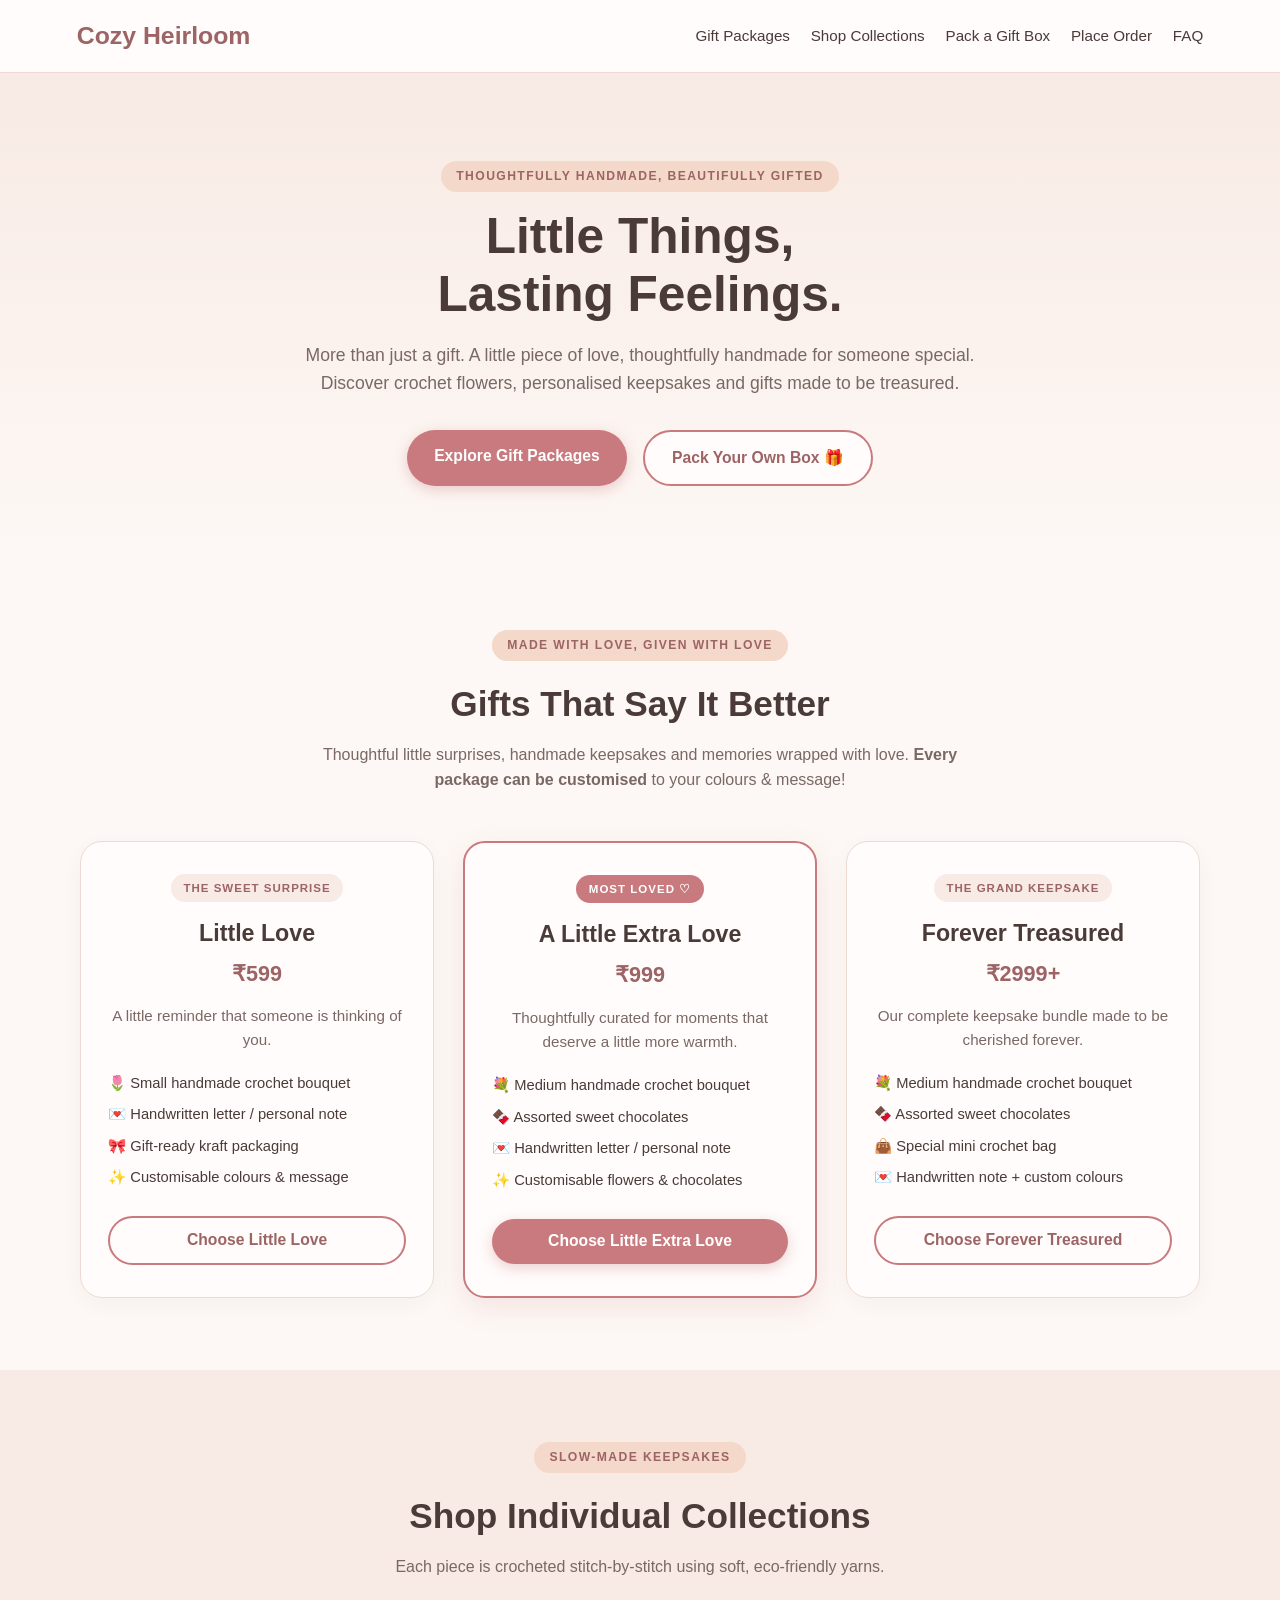
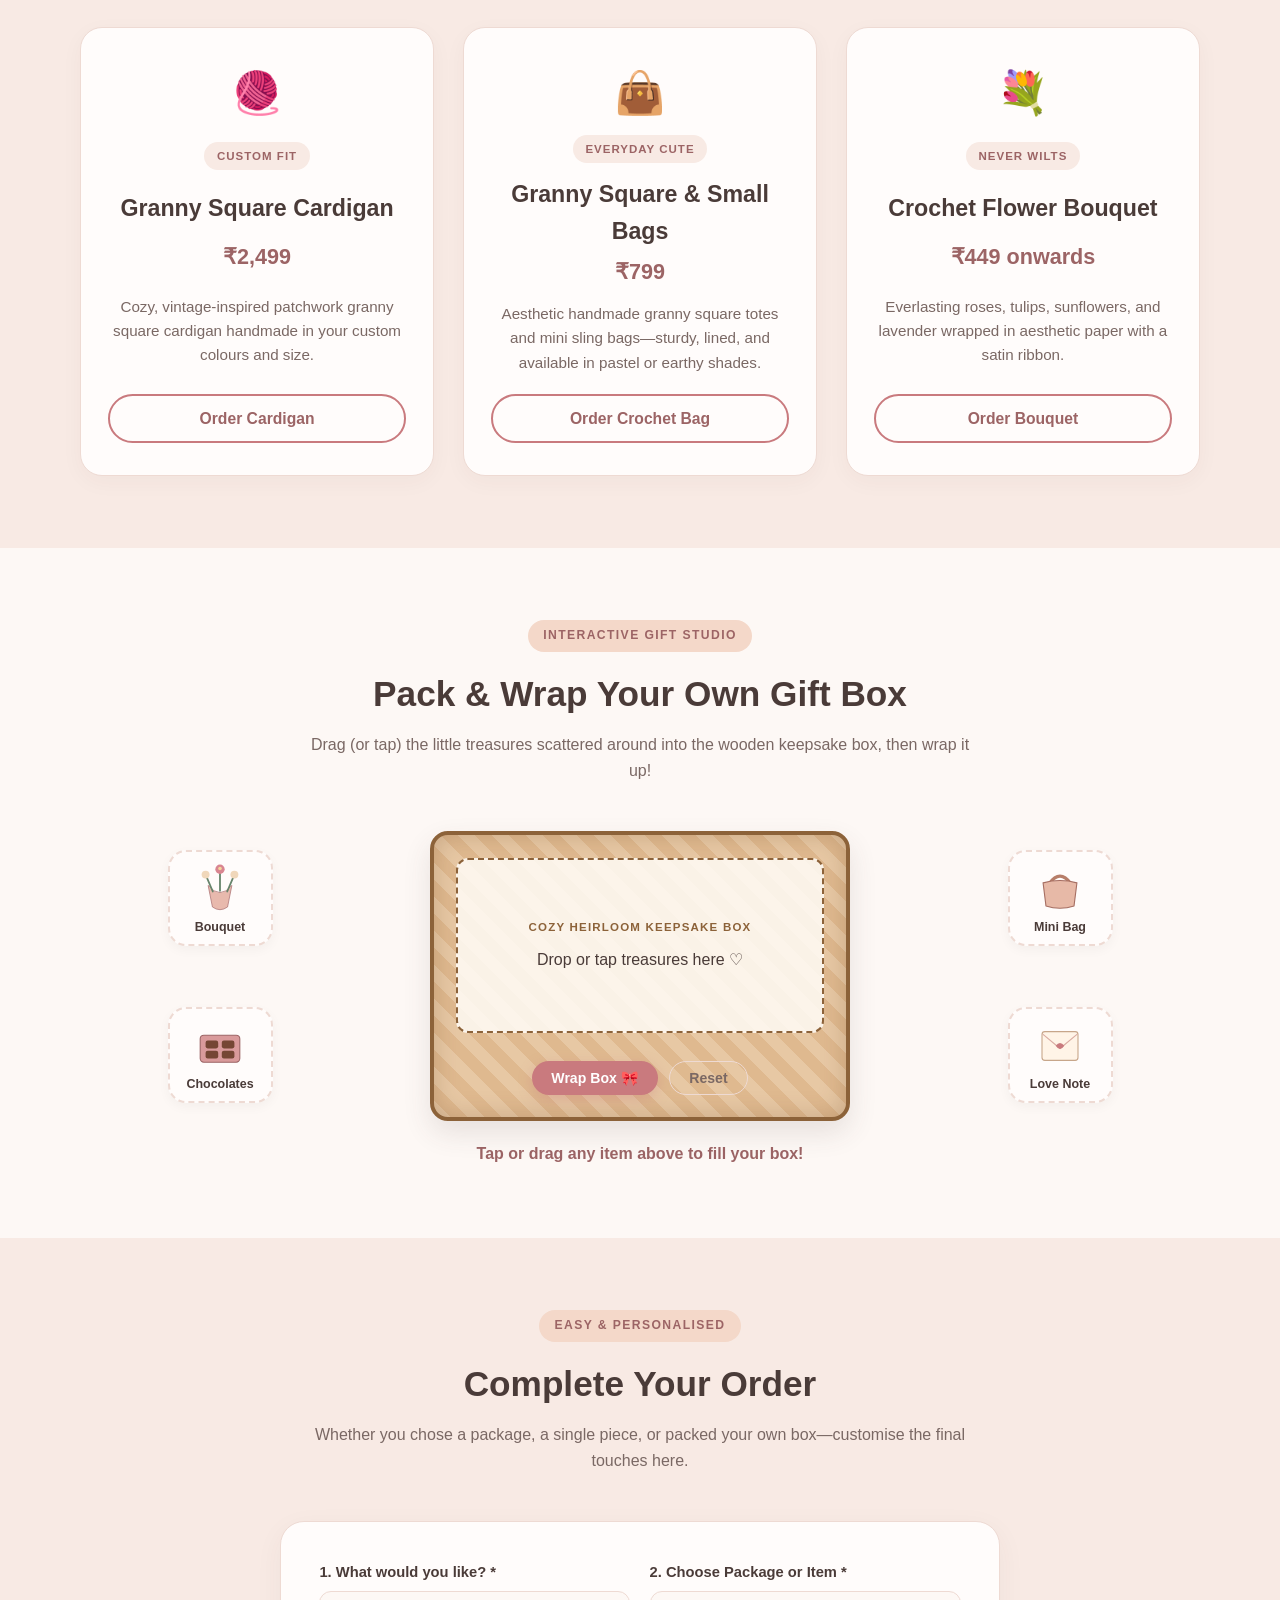
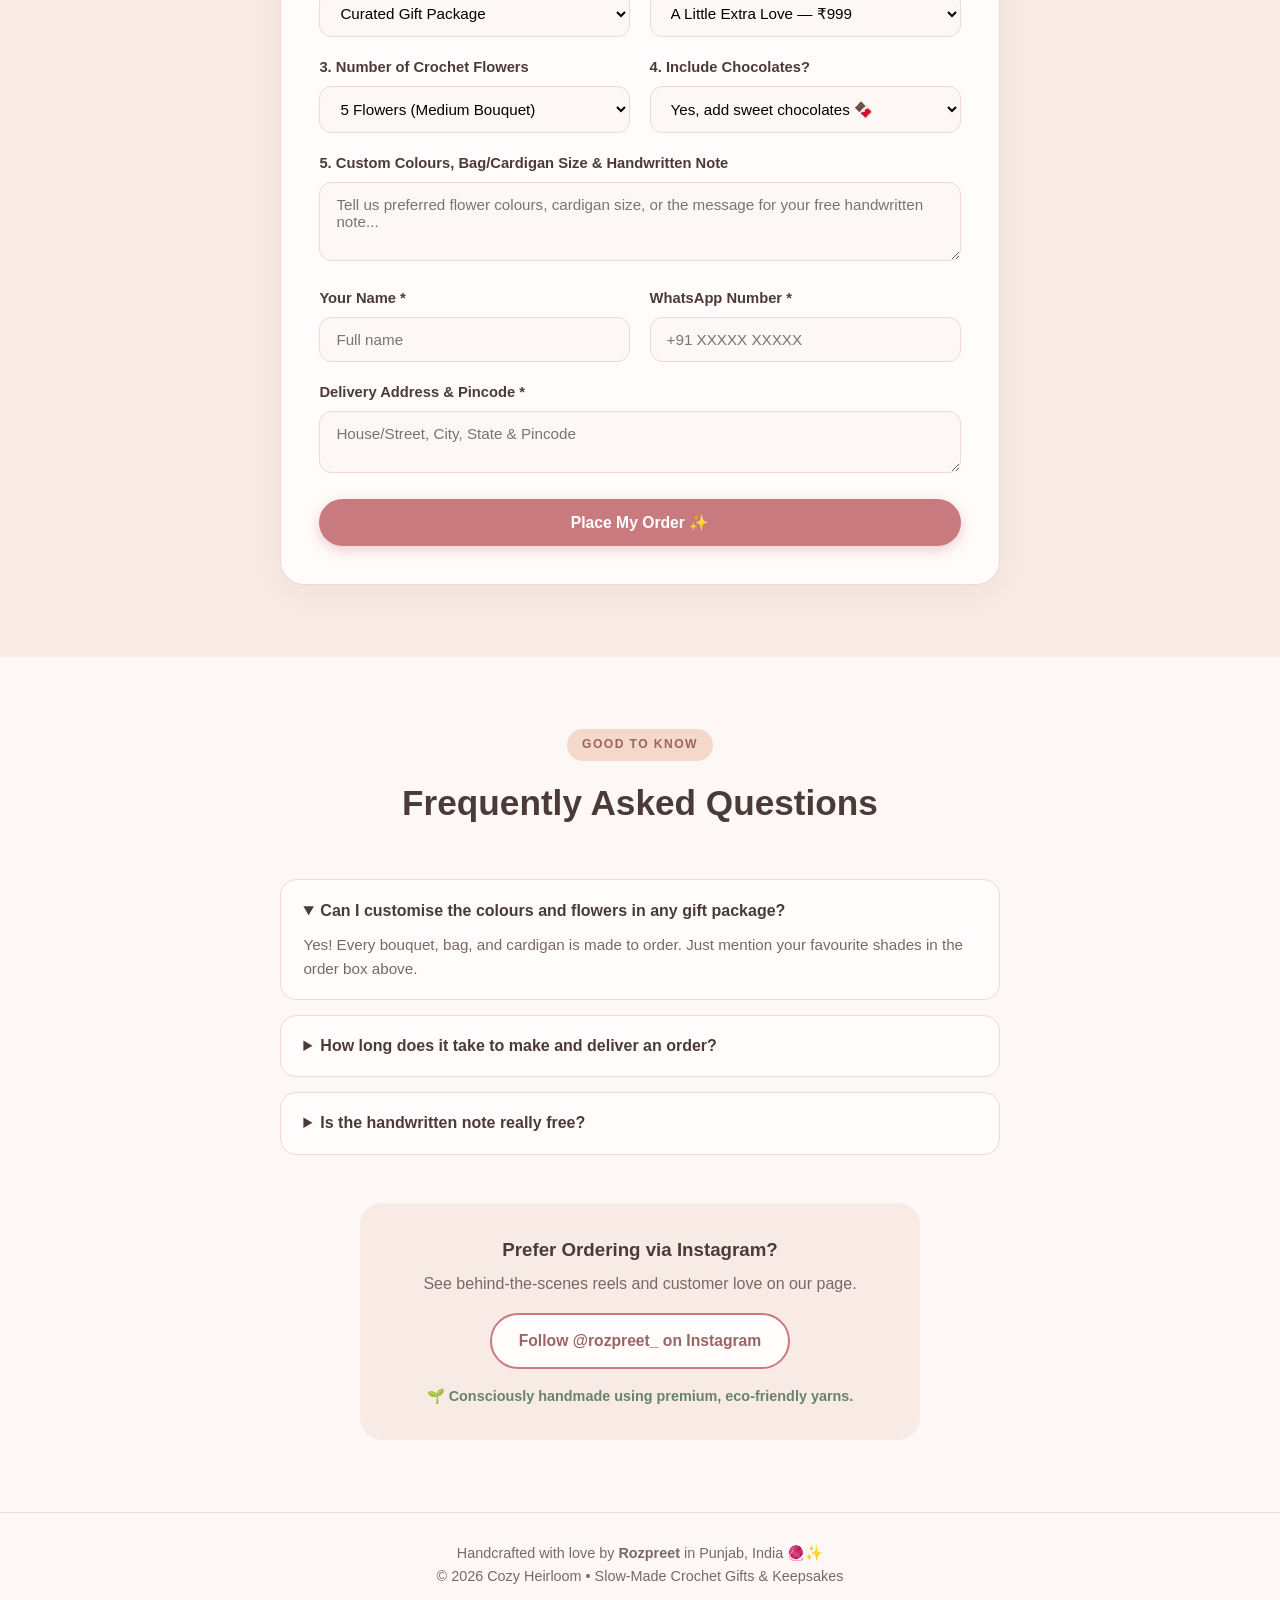
==== index.html @ 539934ab "Update print statement from 'Hello' to 'Goodbye'" ====
<!DOCTYPE html>
<html lang="en">
<head>
    <meta charset="UTF-8">
    <meta name="viewport" content="width=device-width, initial-scale=1.0">
    <title>Handmade Crochet Bags, Bouquets & Custom Gift Packages | Cozy Heirloom</title>
    <meta name="description" content="Shop handmade crochet granny square bags, flower bouquets, custom cardigans, and thoughtful gift packages with handwritten notes.">
    <link rel="canonical" href="https://rozpreet.github.io/cozy-heirloom/">
    <meta property="og:title" content="Handmade Crochet Bags, Bouquets & Custom Gift Packages | Cozy Heirloom">
    <meta property="og:description" content="Shop handmade crochet granny square bags, flower bouquets, custom cardigans, and thoughtful gift packages with handwritten notes.">
    <meta property="og:url" content="https://rozpreet.github.io/cozy-heirloom/">
    <meta property="og:type" content="website">
    <script type="application/ld+json">
    {
      "@context": "https://schema.org",
      "@type": "Store",
      "name": "Cozy Heirloom",
      "description": "Handmade crochet flower bouquets, granny square bags, custom cardigans, and thoughtful gift packages with handwritten notes.",
      "url": "https://rozpreet.github.io/cozy-heirloom",
      "founder": {
        "@type": "Person",
        "name": "Rozpreet"
      },
      "address": {
        "@type": "PostalAddress",
        "addressRegion": "Punjab",
        "addressCountry": "IN"
      },
      "priceRange": "₹449 - ₹2999+"
    }
    </script>
    <link rel="stylesheet" href="style.css">
    <script src="script.js" defer></script>
</head>
<body>

    <link rel="stylesheet" href="style.css">
    <script src="script.js" defer></script>
</head>
<body>


<header>
    <a href="#" class="logo">Cozy Heirloom</a>
    <nav>
        <a href="#gifts">Gift Packages</a>
        <a href="#shop">Shop Collections</a>
        <a href="#custom-gift">Pack a Gift Box</a>
        <a href="#order-section">Place Order</a>
        <a href="#faq">FAQ</a>
    
        </a>
    </nav>
</header>

<main>

    <!-- 1. HERO SECTION -->
    <section class="hero">
        <div class="hero-content">
            <span class="eyebrow-pill">THOUGHTFULLY HANDMADE, BEAUTIFULLY GIFTED</span>
            <h1>Little Things,<br>Lasting Feelings.</h1>
            <p>
                More than just a gift. A little piece of love, thoughtfully handmade for someone special.
                Discover crochet flowers, personalised keepsakes and gifts made to be treasured.
            </p>
            <div class="hero-buttons">
                <a href="#gifts" class="btn-primary">Explore Gift Packages</a>
                <a href="#custom-gift" class="btn-secondary">Pack Your Own Box 🎁</a>
            </div>
        </div>
    </section>

    <!-- 2. GIFT PACKAGES (RIGHT AFTER HERO - ALL 3 VISIBLE) -->
    <section id="gifts" class="page-section">
        <div class="section-heading">
            <span class="eyebrow-pill">MADE WITH LOVE, GIVEN WITH LOVE</span>
            <h2>Gifts That Say It Better</h2>
            <p>
                Thoughtful little surprises, handmade keepsakes and memories wrapped with love.
                <strong>Every package can be customised</strong> to your colours & message!
            </p>
        </div>

        <div class="cards-grid three-col">
            <!-- Card 1 -->
            <article class="product-card">
                <div class="card-badge">THE SWEET SURPRISE</div>
                <h3>Little Love</h3>
                <p class="price-tag">₹599</p>
                <p class="card-desc">A little reminder that someone is thinking of you.</p>
                <ul class="feature-list">
                    <li>🌷 Small handmade crochet bouquet</li>
                    <li>💌 Handwritten letter / personal note</li>
                    <li>🎀 Gift-ready kraft packaging</li>
                    <li>✨ Customisable colours & message</li>
                </ul>
                <button type="button" class="btn-outline select-preset-btn"
                        data-type="Gift Package"
                        data-choice="Little Love (₹599)"
                        data-flowers="3 Flowers (Small Bouquet)"
                        data-choco="No">
                    Choose Little Love
                </button>
            </article>

            <!-- Card 2 (Featured) -->
            <article class="product-card featured-card">
                <div class="card-badge popular">MOST LOVED ♡</div>
                <h3>A Little Extra Love</h3>
                <p class="price-tag">₹999</p>
                <p class="card-desc">Thoughtfully curated for moments that deserve a little more warmth.</p>
                <ul class="feature-list">
                    <li>💐 Medium handmade crochet bouquet</li>
                    <li>🍫 Assorted sweet chocolates</li>
                    <li>💌 Handwritten letter / personal note</li>
                    <li>✨ Customisable flowers & chocolates</li>
                </ul>
                <button type="button" class="btn-primary select-preset-btn"
                        data-type="Gift Package"
                        data-choice="A Little Extra Love (₹999)"
                        data-flowers="5 Flowers (Medium Bouquet)"
                        data-choco="Yes">
                    Choose Little Extra Love
                </button>
            </article>

            <!-- Card 3 -->
            <article class="product-card">
                <div class="card-badge">THE GRAND KEEPSAKE</div>
                <h3>Forever Treasured</h3>
                <p class="price-tag">₹2999+</p>
                <p class="card-desc">Our complete keepsake bundle made to be cherished forever.</p>
                <ul class="feature-list">
                    <li>💐 Medium handmade crochet bouquet</li>
                    <li>🍫 Assorted sweet chocolates</li>
                    <li>👜 Special mini crochet bag</li>
                    <li>💌 Handwritten note + custom colours</li>
                </ul>
                <button type="button" class="btn-outline select-preset-btn"
                        data-type="Gift Package"
                        data-choice="Forever Treasured (₹2,999+)"
                        data-flowers="5 Flowers (Medium Bouquet)"
                        data-choco="Yes">
                    Choose Forever Treasured
                </button>
            </article>
        </div>
    </section>

    <!-- 3. SHOP COLLECTIONS (INDIVIDUAL ITEMS - CLEAN GRID, NO WIDE STRETCH) -->
    <section id="shop" class="page-section alt-bg">
        <div class="section-heading">
            <span class="eyebrow-pill">SLOW-MADE KEEPSAKES</span>
            <h2>Shop Individual Collections</h2>
            <p>Each piece is crocheted stitch-by-stitch using soft, eco-friendly yarns.</p>
        </div>

        <div class="cards-grid three-col">
            <!-- Item 1: Granny Square Cardigan -->
            <article class="product-card">
                <div class="item-icon-box" aria-hidden="true">🧶</div>
                <div class="card-badge">CUSTOM FIT</div>
                <h3>Granny Square Cardigan</h3>
                <p class="price-tag">₹2,499</p>
                <p class="card-desc">
                    Cozy, vintage-inspired patchwork granny square cardigan handmade in your custom colours and size.
                </p>
                <button type="button" class="btn-outline select-preset-btn"
                        data-type="Single Item"
                        data-choice="Granny Square Cardigan (₹2,499)"
                        data-flowers="None"
                        data-choco="No">
                    Order Cardigan
                </button>
            </article>

            <!-- Item 2: Small / Square Crochet Bag -->
            <article class="product-card">
                <div class="item-icon-box" aria-hidden="true">👜</div>
                <div class="card-badge">EVERYDAY CUTE</div>
                <h3>Granny Square & Small Bags</h3>
                <p class="price-tag">₹799</p>
                <p class="card-desc">
                    Aesthetic handmade granny square totes and mini sling bags—sturdy, lined, and available in pastel or earthy shades.
                </p>
                <button type="button" class="btn-outline select-preset-btn"
                        data-type="Single Item"
                        data-choice="Granny Square / Small Bag (₹799+)"
                        data-flowers="None"
                        data-choco="No">
                    Order Crochet Bag
                </button>
            </article>

            <!-- Item 3: Crochet Flower Bouquet -->
            <article class="product-card">
                <div class="item-icon-box" aria-hidden="true">💐</div>
                <div class="card-badge">NEVER WILTS</div>
                <h3>Crochet Flower Bouquet</h3>
                <p class="price-tag">₹449 onwards</p>
                <p class="card-desc">
                    Everlasting roses, tulips, sunflowers, and lavender wrapped in aesthetic paper with a satin ribbon.
                </p>
                <button type="button" class="btn-outline select-preset-btn"
                        data-type="Single Item"
                        data-choice="Crochet Flower Bouquet (₹499+)"
                        data-flowers="3 Flowers"
                        data-choco="No">
                    Order Bouquet
                </button>
            </article>
        </div>
    </section>

    <!-- 4. INTERACTIVE WOODEN / CARDBOARD GIFT BOX STUDIO -->
    <section id="custom-gift" class="page-section">
        <div class="section-heading">
            <span class="eyebrow-pill">INTERACTIVE GIFT STUDIO</span>
            <h2>Pack & Wrap Your Own Gift Box</h2>
            <p>Drag (or tap) the little treasures scattered around into the wooden keepsake box, then wrap it up!</p>
        </div>

        <div class="playground-arena">
            <!-- Scattered Mini Sticker Items -->
            <button type="button" class="floating-sticker pos-1" data-item="Crochet Flower Bouquet" draggable="true">
                <svg viewBox="0 0 150 150" aria-hidden="true">
                    <path d="M42 65 Q75 105 108 65 L96 125 Q75 140 54 125Z" fill="#e8b9ad" stroke="#a96e70" stroke-width="2"/>
                    <path d="M75 80 L75 15 M55 82 L35 35 M95 82 L115 35" stroke="#66846b" stroke-width="5" stroke-linecap="round"/>
                    <circle cx="75" cy="20" r="13" fill="#d98591"/>
                    <circle cx="35" cy="35" r="11" fill="#f0d7ba"/>
                    <circle cx="115" cy="35" r="11" fill="#f0d7ba"/>
                    <circle cx="75" cy="18" r="5" fill="#f4d59b"/>
                </svg>
                <span>Bouquet</span>
            </button>

            <button type="button" class="floating-sticker pos-2" data-item="Sweet Chocolates" draggable="true">
                <svg viewBox="0 0 150 150" aria-hidden="true">
                    <rect x="20" y="45" width="110" height="75" rx="10" fill="#d99a9b" stroke="#9c6465" stroke-width="3"/>
                    <rect x="35" y="60" width="35" height="22" rx="6" fill="#754634"/>
                    <rect x="80" y="60" width="35" height="22" rx="6" fill="#754634"/>
                    <rect x="35" y="88" width="35" height="22" rx="6" fill="#754634"/>
                    <rect x="80" y="88" width="35" height="22" rx="6" fill="#754634"/>
                </svg>
                <span>Chocolates</span>
            </button>

            <div class="kraft-box" id="gift-box">
                <div class="box-ribbon-wrap" id="box-ribbon-wrap">
                    <span class="bow-knot">🎀</span>
                </div>
                <div class="kraft-interior">
                    <span class="kraft-label">COZY HEIRLOOM KEEPSAKE BOX</span>
                    <div id="gift-box-items" class="dropped-items-tray"></div>
                    <p class="box-hint" id="box-hint">Drop or tap treasures here ♡</p>
                </div>
                <div class="box-controls">
                    <button type="button" id="wrap-box-btn" class="btn-primary small-btn">Wrap Box 🎀</button>
                    <button type="button" id="clear-gift" class="btn-ghost small-btn">Reset</button>
                </div>
            </div>

            <button type="button" class="floating-sticker pos-3" data-item="Mini Crochet Bag" draggable="true">
                <svg viewBox="0 0 150 150" aria-hidden="true">
                    <path d="M45 60 Q75 18 105 60" fill="none" stroke="#b77e69" stroke-width="9" stroke-linecap="round"/>
                    <path d="M28 58 Q75 45 122 58 L114 122 Q75 135 36 122Z" fill="#e7b9a7" stroke="#a66e62" stroke-width="3"/>
                </svg>
                <span>Mini Bag</span>
</button>

            <button type="button" class="floating-sticker pos-4" data-item="Handwritten Love Note" draggable="true">
                <svg viewBox="0 0 150 150" aria-hidden="true">
                    <rect x="25" y="35" width="100" height="80" rx="8" fill="#fff4e7" stroke="#c7a68a" stroke-width="3"/>
                    <path d="M27 42 L75 82 L123 42" fill="none" stroke="#d9aaa1" stroke-width="3"/>
                    <path d="M63 74 Q75 60 87 74 Q75 92 63 74Z" fill="#c97a7e"/>
                </svg>
                <span>Love Note</span>
            </button>
        </div>
        <p id="studio-summary" class="studio-status">Tap or drag any item above to fill your box!</p>
    </section>

    <!-- 5. UNIFIED ORDER & CUSTOMISATION FORM -->

    <section id="order-section" class="page-section alt-bg">
        <div class="section-heading">
            <span class="eyebrow-pill">EASY & PERSONALISED</span>
            <h2>Complete Your Order</h2>
            <p>Whether you chose a package, a single piece, or packed your own box—customise the final touches here.</p>
        </div>
        <form id="cozy-order-form" class="order-card" action="https://formspree.io/f/myewkvql" method="POST">

        

            <div class="form-row two-col">
                <div class="form-group">
                    <label for="order-type">1. What would you like? *</label>
                    <select id="order-type" name="order_type" required>
                        <option value="Gift Package">Curated Gift Package</option>
                        <option value="Single Item">Single Crochet Item</option>
                        <option value="Custom Gift Box">My Custom Packed Gift Box</option>
                    </select>
                </div>

                <div class="form-group">
                    <label for="selected-item">2. Choose Package or Item *</label>
                    <select id="selected-item" name="selected_item" required>
                        <optgroup label="Gift Packages">
                            <option value="Little Love (₹599)">Little Love — ₹599</option>
                            <option value="A Little Extra Love (₹999)" selected>A Little Extra Love — ₹999</option>
                            <option value="Forever Treasured (₹2,999+)">Forever Treasured — ₹2,999+</option>
                        </optgroup>
                        <optgroup label="Single Items">
                            <option value="Granny Square Cardigan (₹2,499)">Granny Square Cardigan — ₹2,499</option>
                            <option value="Granny Square / Small Bag (₹799+)">Granny Square / Small Bag — ₹799+</option>
                            <option value="Crochet Flower Bouquet (₹449+)">Crochet Flower Bouquet — ₹449+</option>
                        </optgroup>
                        <optgroup label="Custom">
                            <option value="Custom Gift Box">My Custom Gift Box (From Studio Above)</option>
                        </optgroup>
                    </select>
              </div>
            </div>

            <div class="form-row two-col">
                <div class="form-group">
                    <label for="flower-count">3. Number of Crochet Flowers</label>
                    <select id="flower-count" name="flower_count">
                        <option value="3 Flowers (Small Bouquet)">3 Flowers (Small Bouquet)</option>
                        <option value="5 Flowers (Medium Bouquet)" selected>5 Flowers (Medium Bouquet)</option>
                        <option value="7+ Flowers (Grand Bouquet)">7+ Flowers (Grand Bouquet)</option>
                        <option value="None">No Flowers Needed</option>
                    </select>
                </div>

                <div class="form-group">
                    <label for="add-chocolates">4. Include Chocolates?</label>
                    <select id="add-chocolates" name="chocolates">
                        <option value="Yes" selected>Yes, add sweet chocolates 🍫</option>
                        <option value="No">No chocolates needed</option>
                    </select>
                </div>
            </div>
<div class="form-group">
                <label for="custom-notes">5. Custom Colours, Bag/Cardigan Size & Handwritten Note</label>
                <textarea id="custom-notes" name="details" rows="3"
                          placeholder="Tell us preferred flower colours, cardigan size, or the message for your free handwritten note..."></textarea>
            </div>

            <div class="form-row two-col">
                <div class="form-group">
                    <label for="cust-name">Your Name *</label>
                    <input type="text" id="cust-name" name="name" placeholder="Full name" required>
                </div>
                <div class="form-group">
                    <label for="cust-phone">WhatsApp Number *</label>
                    <input type="tel" id="cust-phone" name="phone" placeholder="+91 XXXXX XXXXX" required>
                </div>
            </div>

            <div class="form-group">
                <label for="cust-address">Delivery Address & Pincode *</label>
                <textarea id="cust-address" name="address" rows="2" placeholder="House/Street, City, State & Pincode" required></textarea>
            </div>
            <button type="submit" class="btn-primary full-width">
                Place My Order ✨
            </button>
        </form>
    </section>
<!-- 6. FAQ & INSTAGRAM -->
    <section id="faq" class="page-section">
        <div class="section-heading">
            <span class="eyebrow-pill">GOOD TO KNOW</span>
            <h2>Frequently Asked Questions</h2>
        </div>

        <div class="faq-list">
            <details class="faq-item" open>
                <summary>Can I customise the colours and flowers in any gift package?</summary>
                <p>Yes! Every bouquet, bag, and cardigan is made to order. Just mention your favourite shades in the order box above.</p>
            </details>
            <details class="faq-item">
                <summary>How long does it take to make and deliver an order?</summary>
                <p>Small bouquets and gift boxes usually take 2–4 days to craft, while custom cardigans take 7–10 days. We ship across India!</p>
            </details>
            <details class="faq-item">
                <summary>Is the handwritten note really free?</summary>
                <p>Always! Every Cozy Heirloom order includes a complimentary aesthetic card handwritten with your message.</p>
</details>
        </div>

        <div class="insta-trust-box">
            <h3>Prefer Ordering via Instagram?</h3>
            <p>See behind-the-scenes reels and customer love on our page.</p>
            <a href="https://instagram.com" target="_blank" rel="noopener" class="btn-secondary">
                Follow @rozpreet_ on Instagram
            </a>
            <p class="eco-note">🌱 Consciously handmade using premium, eco-friendly yarns.</p>
        </div>
    </section>

</main>

<footer>
    <p>Handcrafted with love by <strong>Rozpreet</strong> in Punjab, India 🧶✨</p>
    <p>© 2026 Cozy Heirloom • Slow-Made Crochet Gifts & Keepsakes</p>
</footer>

</body>
</html>
---- style.css ----
:root {
    --bg-cream: #fdf8f5;
    --bg-blush: #f8eae4;
    --rose-primary: #c97a7e;
    --rose-dark: #9c6465;
    --sage-green: #66846b;
    --kraft-border: #8c6239;
    --text-main: #4a3b38;
    --text-muted: #7a6864;
    --card-bg: #fffcfb;
    --border-soft: #eedad3;
}

* {
    box-sizing: border-box;
    margin: 0;
    padding: 0;
}

html {
    scroll-behavior: smooth;
}

body {
    font-family: 'Segoe UI', Tahoma, Geneva, Verdana, sans-serif;
    background-color: var(--bg-cream);
    color: var(--text-main);
    line-height: 1.6;
}

/* Header */
header {
    display: flex;
    justify-content: space-between;
    align-items: center;
    padding: 1rem 6%;
    background-color: var(--card-bg);
    border-bottom: 1px solid var(--border-soft);
    position: sticky;
    top: 0;
    z-index: 1000;
}

.logo {
    font-size: 1.55rem;
    font-weight: 700;
    color: var(--rose-dark);
    text-decoration: none;
}

nav {
    display: flex;
    align-items: center;
    gap: 1.3rem;
    flex-wrap: wrap;
}

nav a {
    text-decoration: none;
    color: var(--text-main);
    font-weight: 500;
    font-size: 0.95rem;
    transition: color 0.2s;
}

nav a:hover {
    color: var(--rose-primary);
}

.whatsapp-nav-btn {
    background-color: var(--sage-green);
    color: #fff !important;
    padding: 0.5rem 1.1rem;
    border-radius: 50px;
}

/* Buttons & Eyebrows */
.eyebrow-pill {
    display: inline-block;
    font-size: 0.76rem;
    font-weight: 700;
    letter-spacing: 1.4px;
    color: var(--rose-dark);
    background-color: #f4d8c9;
    padding: 0.38rem 0.95rem;
    border-radius: 50px;
    margin-bottom: 0.9rem;
}

.btn-primary, .btn-secondary, .btn-outline, .btn-ghost {
    display: inline-block;
    text-decoration: none;
    padding: 0.85rem 1.7rem;
    border-radius: 50px;
    font-weight: 600;
    font-size: 0.98rem;
    cursor: pointer;
    border: none;
    font-family: inherit;
    transition: transform 0.2s ease, box-shadow 0.2s ease, background-color 0.2s ease;
}

.btn-primary {
    background-color: var(--rose-primary);
    color: #fff;
    box-shadow: 0 4px 14px rgba(201, 122, 126, 0.35);
}

.btn-secondary, .btn-outline {
    background-color: var(--card-bg);
    color: var(--rose-dark);
    border: 2px solid var(--rose-primary);
}

.btn-outline:hover {
    background-color: var(--rose-primary);
    color: #fff;
}

.btn-ghost {
    background-color: transparent;
    color: var(--text-muted);
    border: 1.5px solid var(--border-soft);
}

.btn-primary:hover, .btn-secondary:hover {
    transform: translateY(-2px);
}

.small-btn {
    padding: 0.5rem 1.2rem;
    font-size: 0.88rem;
}

.full-width {
    width: 100%;
    text-align: center;
}

/* Hero */
.hero {
    text-align: center;
    padding: 5.5rem 6% 4.5rem 6%;
    background: linear-gradient(180deg, var(--bg-blush) 0%, var(--bg-cream) 100%);
}

.hero-content {
    max-width: 680px;
    margin: 0 auto;
}

.hero h1 {
    font-size: 3.1rem;
    line-height: 1.18;
    margin-bottom: 1.1rem;
}

.hero p {
    font-size: 1.1rem;
    color: var(--text-muted);
    margin-bottom: 2rem;
}

.hero-buttons {
    display: flex;
    justify-content: center;
    gap: 1rem;
    flex-wrap: wrap;
}

/* Page Sections */
.page-section {
    padding: 4.5rem 6%;
}

.alt-bg {
    background-color: var(--bg-blush);
}

.section-heading {
    text-align: center;
    max-width: 660px;
    margin: 0 auto 3rem auto;
}

.section-heading h2 {
    font-size: 2.2rem;
    margin-bottom: 0.6rem;
}

.section-heading p {
    color: var(--text-muted);
}

/* 3-Column Balanced Cards Grid */
.cards-grid.three-col {
    display: grid;
    grid-template-columns: repeat(auto-fit, minmax(275px, 1fr));
    gap: 1.8rem;
    max-width: 1120px;
    margin: 0 auto;
}

.product-card {
    background-color: var(--card-bg);
    border: 1.5px solid var(--border-soft);
    border-radius: 22px;
    padding: 2rem 1.7rem;
    display: flex;
    flex-direction: column;
    justify-content: space-between;
    text-align: center;
    box-shadow: 0 6px 22px rgba(74, 59, 56, 0.04);
    transition: transform 0.25s ease, border-color 0.25s ease;
}

.product-card:hover {
    transform: translateY(-5px);
    border-color: var(--rose-primary);
}

.featured-card {
    border: 2px solid var(--rose-primary);
    box-shadow: 0 10px 28px rgba(201, 122, 126, 0.16);
}

.card-badge {
    display: inline-block;
    align-self: center;
    font-size: 0.72rem;
    font-weight: 700;
    letter-spacing: 1px;
    color: var(--rose-dark);
    background-color: var(--bg-blush);
    padding: 0.3rem 0.8rem;
    border-radius: 50px;
    margin-bottom: 0.8rem;
}

.card-badge.popular {
    background-color: var(--rose-primary);
    color: #fff;
}

.item-icon-box {
    font-size: 2.6rem;
    margin-bottom: 0.5rem;
}

.product-card h3 {
    font-size: 1.45rem;
    margin-bottom: 0.3rem;
}

.price-tag {
    font-size: 1.35rem;
    font-weight: 700;
    color: var(--rose-dark);
    margin-bottom: 0.8rem;
}

.card-desc {
    font-size: 0.95rem;
    color: var(--text-muted);
    margin-bottom: 1.2rem;
}

.feature-list {
    list-style: none;
    text-align: left;
    margin-bottom: 1.6rem;
    display: flex;
    flex-direction: column;
    gap: 0.5rem;
    font-size: 0.92rem;
}
/* Interactive Wooden / Cardboard Gift Box Studio */
.playground-arena {
    max-width: 960px;
    margin: 0 auto;
    display: grid;
    grid-template-columns: 120px 1fr 120px;
    grid-template-rows: auto auto;
    gap: 1.5rem;
    align-items: center;
    justify-items: center;
}

.pos-1 { grid-column: 1; grid-row: 1; }
.pos-2 { grid-column: 1; grid-row: 2; }
.pos-3 { grid-column: 3; grid-row: 1; }
.pos-4 { grid-column: 3; grid-row: 2; }

.floating-sticker {
    background: var(--card-bg);
    border: 2px dashed var(--border-soft);
    border-radius: 18px;
    padding: 0.65rem;
    width: 105px;
    cursor: grab;
    display: flex;
    flex-direction: column;
    align-items: center;
    gap: 0.25rem;
    box-shadow: 0 4px 12px rgba(0, 0, 0, 0.04);
    animation: gentleFloat 3.5s ease-in-out infinite;
    transition: transform 0.2s ease, border-color 0.2s ease;
}

.pos-2, .pos-4 {
    animation-delay: 1.4s;
}

.floating-sticker:hover {
    border-color: var(--rose-primary);
    transform: scale(1.08);
}

.floating-sticker svg {
    width: 54px;
    height: 54px;
    pointer-events: none;
}

.floating-sticker span {
    font-size: 0.78rem;
    font-weight: 700;
    color: var(--text-main);
}

@keyframes gentleFloat {
    0%, 100% { transform: translateY(0px); }
    50% { transform: translateY(-6px); }
}

/* Wooden / Kraft Box in Center */
.kraft-box {
    grid-column: 2;
    grid-row: 1 / span 2;
    position: relative;
    width: 100%;
    max-width: 420px;
    min-height: 290px;
    background: repeating-linear-gradient(
        45deg,
        #e7c8a4,
        #e7c8a4 12px,
        #dfb98f 12px,
        #dfb98f 24px
    );
    border: 4px solid var(--kraft-border);
    border-radius: 18px;
    padding: 1.4rem;
    display: flex;
    flex-direction: column;
    justify-content: space-between;
    box-shadow: inset 0 0 25px rgba(107, 68, 35, 0.25), 0 12px 28px rgba(74, 59, 56, 0.12);
    transition: transform 0.25s ease, box-shadow 0.25s ease;
    overflow: hidden;
}

.kraft-box.drag-over {
    transform: scale(1.04);
    box-shadow: inset 0 0 30px rgba(201, 122, 126, 0.4), 0 14px 32px rgba(201, 122, 126, 0.3);
}

.kraft-interior {
    background: rgba(255, 252, 247, 0.85);
    border: 2px dashed var(--kraft-border);
    border-radius: 12px;
    padding: 1.2rem;
    min-height: 175px;
    display: flex;
    flex-direction: column;
    justify-content: center;
    align-items: center;
}

.kraft-label {
    font-size: 0.72rem;
    font-weight: 700;
    letter-spacing: 1.2px;
    color: var(--kraft-border);
    margin-bottom: 0.7rem;
}

.dropped-items-tray {
    display: flex;
    flex-wrap: wrap;
    justify-content: center;
    gap: 0.45rem;
}

.box-chip {
    background-color: var(--rose-primary);
    color: #fff;
    padding: 0.35rem 0.75rem;
    border-radius: 50px;
    font-size: 0.82rem;
    font-weight: 600;
    display: inline-flex;
    align-items: center;
    gap: 0.4rem;
    animation: dropPop 0.35s cubic-bezier(0.175, 0.885, 0.32, 1.275);
}

.box-chip button {
    background: none;
    border: none;
    color: #fff;
    cursor: pointer;
    font-weight: bold;
}

@keyframes dropPop {
    0% { opacity: 0; transform: translateY(-20px) scale(0.5); }
    100% { opacity: 1; transform: translateY(0) scale(1); }
}

/* Wrapping Ribbon Animation */
.box-ribbon-wrap {
    position: absolute;
    inset: 0;
    background: rgba(248, 234, 228, 0.94);
    display: flex;
    align-items: center;
    justify-content: center;
    opacity: 0;
    pointer-events: none;
    transform: scale(0.8);
    transition: opacity 0.35s ease, transform 0.35s ease;
    z-index: 5;
}

.box-ribbon-wrap::before,
.box-ribbon-wrap::after {
    content: "";
    position: absolute;
    background-color: var(--rose-primary);
}

.box-ribbon-wrap::before {
    width: 100%;
    height: 22px;
}

.box-ribbon-wrap::after {
    width: 22px;
    height: 100%;
}

.bow-knot {
    position: relative;
    z-index: 6;
    font-size: 3.5rem;
    animation: bounceBow 0.8s ease infinite alternate;
}

@keyframes bounceBow {
    from { transform: scale(1); }
    to { transform: scale(1.15); }
}

.kraft-box.wrapped .box-ribbon-wrap {
    opacity: 1;
    pointer-events: auto;
    transform: scale(1);
}

.box-controls {
    display: flex;
    justify-content: center;
    gap: 0.7rem;
    margin-top: 0.9rem;
    position: relative;
    z-index: 10;
}

.studio-status {
    text-align: center;
    margin-top: 1.2rem;
    font-weight: 600;
    color: var(--rose-dark);
}

/* Unified Order Form */
.order-card {
    max-width: 720px;
    margin: 0 auto;
    background-color: var(--card-bg);
    border: 1.5px solid var(--border-soft);
    border-radius: 24px;
    padding: 2.4rem;
    box-shadow: 0 8px 28px rgba(74, 59, 56, 0.05);
}

.form-row.two-col {
    display: grid;
    grid-template-columns: 1fr 1fr;
    gap: 1.2rem;
}

.form-group {
    margin-bottom: 1.2rem;
}

.form-group label {
    display: block;
    font-weight: 600;
    font-size: 0.92rem;
    margin-bottom: 0.4rem;
}

.form-group input,
.form-group select,
.form-group textarea {
    width: 100%;
    padding: 0.8rem 1rem;
    border: 1.5px solid var(--border-soft);
    border-radius: 12px;
    font-family: inherit;
    font-size: 0.95rem;
    background-color: var(--bg-cream);
}

.form-group input:focus,
.form-group select:focus,
.form-group textarea:focus {
    outline: none;
    border-color: var(--rose-primary);
}

/* FAQ & Instagram */
.faq-list {
    max-width: 720px;
    margin: 0 auto 3rem auto;
    display: flex;
    flex-direction: column;
    gap: 0.9rem;
}

.faq-item {
    background-color: var(--card-bg);
    border: 1.5px solid var(--border-soft);
    border-radius: 16px;
    padding: 1.1rem 1.4rem;
}

.faq-item summary {
    font-weight: 700;
    cursor: pointer;
    color: var(--text-main);
}

.faq-item p {
    margin-top: 0.6rem;
    color: var(--text-muted);
    font-size: 0.95rem;
}

.insta-trust-box {
    text-align: center;
    max-width: 560px;
    margin: 0 auto;
    padding: 2rem;
    background: var(--bg-blush);
    border-radius: 22px;
}

.insta-trust-box h3 {
    margin-bottom: 0.4rem;
}

.insta-trust-box p {
    color: var(--text-muted);
    margin-bottom: 1rem;
}

.eco-note {
    margin-top: 1rem !important;
    margin-bottom: 0 !important;
    font-size: 0.9rem;
    color: var(--sage-green) !important;
    font-weight: 600;
}

footer {
    text-align: center;
    padding: 1.8rem;
    border-top: 1px solid var(--border-soft);
    color: var(--text-muted);
    font-size: 0.9rem;
}

/* Mobile Responsive */
@media (max-width: 768px) {
    header { flex-direction: column; gap: 0.8rem; }
    .hero h1 { font-size: 2.2rem; }
    .form-row.two-col { grid-template-columns: 1fr; }
    .playground-arena {
        grid-template-columns: 1fr 1fr;
    }
    .kraft-box {
        grid-column: 1 / -1;
        grid-row: 2;
    }
    .pos-1 { grid-column: 1; grid-row: 1; }
    .pos-2 { grid-column: 2; grid-row: 1; }
    .pos-3 { grid-column: 1; grid-row: 3; }
    .pos-4 { grid-column: 2; grid-row: 3; }
}
---- style.css ----
:root {
    --bg-cream: #fdf8f5;
    --bg-blush: #f8eae4;
    --rose-primary: #c97a7e;
    --rose-dark: #9c6465;
    --sage-green: #66846b;
    --kraft-border: #8c6239;
    --text-main: #4a3b38;
    --text-muted: #7a6864;
    --card-bg: #fffcfb;
    --border-soft: #eedad3;
}

* {
    box-sizing: border-box;
    margin: 0;
    padding: 0;
}

html {
    scroll-behavior: smooth;
}

body {
    font-family: 'Segoe UI', Tahoma, Geneva, Verdana, sans-serif;
    background-color: var(--bg-cream);
    color: var(--text-main);
    line-height: 1.6;
}

/* Header */
header {
    display: flex;
    justify-content: space-between;
    align-items: center;
    padding: 1rem 6%;
    background-color: var(--card-bg);
    border-bottom: 1px solid var(--border-soft);
    position: sticky;
    top: 0;
    z-index: 1000;
}

.logo {
    font-size: 1.55rem;
    font-weight: 700;
    color: var(--rose-dark);
    text-decoration: none;
}

nav {
    display: flex;
    align-items: center;
    gap: 1.3rem;
    flex-wrap: wrap;
}

nav a {
    text-decoration: none;
    color: var(--text-main);
    font-weight: 500;
    font-size: 0.95rem;
    transition: color 0.2s;
}

nav a:hover {
    color: var(--rose-primary);
}

.whatsapp-nav-btn {
    background-color: var(--sage-green);
    color: #fff !important;
    padding: 0.5rem 1.1rem;
    border-radius: 50px;
}

/* Buttons & Eyebrows */
.eyebrow-pill {
    display: inline-block;
    font-size: 0.76rem;
    font-weight: 700;
    letter-spacing: 1.4px;
    color: var(--rose-dark);
    background-color: #f4d8c9;
    padding: 0.38rem 0.95rem;
    border-radius: 50px;
    margin-bottom: 0.9rem;
}

.btn-primary, .btn-secondary, .btn-outline, .btn-ghost {
    display: inline-block;
    text-decoration: none;
    padding: 0.85rem 1.7rem;
    border-radius: 50px;
    font-weight: 600;
    font-size: 0.98rem;
    cursor: pointer;
    border: none;
    font-family: inherit;
    transition: transform 0.2s ease, box-shadow 0.2s ease, background-color 0.2s ease;
}

.btn-primary {
    background-color: var(--rose-primary);
    color: #fff;
    box-shadow: 0 4px 14px rgba(201, 122, 126, 0.35);
}

.btn-secondary, .btn-outline {
    background-color: var(--card-bg);
    color: var(--rose-dark);
    border: 2px solid var(--rose-primary);
}

.btn-outline:hover {
    background-color: var(--rose-primary);
    color: #fff;
}

.btn-ghost {
    background-color: transparent;
    color: var(--text-muted);
    border: 1.5px solid var(--border-soft);
}

.btn-primary:hover, .btn-secondary:hover {
    transform: translateY(-2px);
}

.small-btn {
    padding: 0.5rem 1.2rem;
    font-size: 0.88rem;
}

.full-width {
    width: 100%;
    text-align: center;
}

/* Hero */
.hero {
    text-align: center;
    padding: 5.5rem 6% 4.5rem 6%;
    background: linear-gradient(180deg, var(--bg-blush) 0%, var(--bg-cream) 100%);
}

.hero-content {
    max-width: 680px;
    margin: 0 auto;
}

.hero h1 {
    font-size: 3.1rem;
    line-height: 1.18;
    margin-bottom: 1.1rem;
}

.hero p {
    font-size: 1.1rem;
    color: var(--text-muted);
    margin-bottom: 2rem;
}

.hero-buttons {
    display: flex;
    justify-content: center;
    gap: 1rem;
    flex-wrap: wrap;
}

/* Page Sections */
.page-section {
    padding: 4.5rem 6%;
}

.alt-bg {
    background-color: var(--bg-blush);
}

.section-heading {
    text-align: center;
    max-width: 660px;
    margin: 0 auto 3rem auto;
}

.section-heading h2 {
    font-size: 2.2rem;
    margin-bottom: 0.6rem;
}

.section-heading p {
    color: var(--text-muted);
}

/* 3-Column Balanced Cards Grid */
.cards-grid.three-col {
    display: grid;
    grid-template-columns: repeat(auto-fit, minmax(275px, 1fr));
    gap: 1.8rem;
    max-width: 1120px;
    margin: 0 auto;
}

.product-card {
    background-color: var(--card-bg);
    border: 1.5px solid var(--border-soft);
    border-radius: 22px;
    padding: 2rem 1.7rem;
    display: flex;
    flex-direction: column;
    justify-content: space-between;
    text-align: center;
    box-shadow: 0 6px 22px rgba(74, 59, 56, 0.04);
    transition: transform 0.25s ease, border-color 0.25s ease;
}

.product-card:hover {
    transform: translateY(-5px);
    border-color: var(--rose-primary);
}

.featured-card {
    border: 2px solid var(--rose-primary);
    box-shadow: 0 10px 28px rgba(201, 122, 126, 0.16);
}

.card-badge {
    display: inline-block;
    align-self: center;
    font-size: 0.72rem;
    font-weight: 700;
    letter-spacing: 1px;
    color: var(--rose-dark);
    background-color: var(--bg-blush);
    padding: 0.3rem 0.8rem;
    border-radius: 50px;
    margin-bottom: 0.8rem;
}

.card-badge.popular {
    background-color: var(--rose-primary);
    color: #fff;
}

.item-icon-box {
    font-size: 2.6rem;
    margin-bottom: 0.5rem;
}

.product-card h3 {
    font-size: 1.45rem;
    margin-bottom: 0.3rem;
}

.price-tag {
    font-size: 1.35rem;
    font-weight: 700;
    color: var(--rose-dark);
    margin-bottom: 0.8rem;
}

.card-desc {
    font-size: 0.95rem;
    color: var(--text-muted);
    margin-bottom: 1.2rem;
}

.feature-list {
    list-style: none;
    text-align: left;
    margin-bottom: 1.6rem;
    display: flex;
    flex-direction: column;
    gap: 0.5rem;
    font-size: 0.92rem;
}
/* Interactive Wooden / Cardboard Gift Box Studio */
.playground-arena {
    max-width: 960px;
    margin: 0 auto;
    display: grid;
    grid-template-columns: 120px 1fr 120px;
    grid-template-rows: auto auto;
    gap: 1.5rem;
    align-items: center;
    justify-items: center;
}

.pos-1 { grid-column: 1; grid-row: 1; }
.pos-2 { grid-column: 1; grid-row: 2; }
.pos-3 { grid-column: 3; grid-row: 1; }
.pos-4 { grid-column: 3; grid-row: 2; }

.floating-sticker {
    background: var(--card-bg);
    border: 2px dashed var(--border-soft);
    border-radius: 18px;
    padding: 0.65rem;
    width: 105px;
    cursor: grab;
    display: flex;
    flex-direction: column;
    align-items: center;
    gap: 0.25rem;
    box-shadow: 0 4px 12px rgba(0, 0, 0, 0.04);
    animation: gentleFloat 3.5s ease-in-out infinite;
    transition: transform 0.2s ease, border-color 0.2s ease;
}

.pos-2, .pos-4 {
    animation-delay: 1.4s;
}

.floating-sticker:hover {
    border-color: var(--rose-primary);
    transform: scale(1.08);
}

.floating-sticker svg {
    width: 54px;
    height: 54px;
    pointer-events: none;
}

.floating-sticker span {
    font-size: 0.78rem;
    font-weight: 700;
    color: var(--text-main);
}

@keyframes gentleFloat {
    0%, 100% { transform: translateY(0px); }
    50% { transform: translateY(-6px); }
}

/* Wooden / Kraft Box in Center */
.kraft-box {
    grid-column: 2;
    grid-row: 1 / span 2;
    position: relative;
    width: 100%;
    max-width: 420px;
    min-height: 290px;
    background: repeating-linear-gradient(
        45deg,
        #e7c8a4,
        #e7c8a4 12px,
        #dfb98f 12px,
        #dfb98f 24px
    );
    border: 4px solid var(--kraft-border);
    border-radius: 18px;
    padding: 1.4rem;
    display: flex;
    flex-direction: column;
    justify-content: space-between;
    box-shadow: inset 0 0 25px rgba(107, 68, 35, 0.25), 0 12px 28px rgba(74, 59, 56, 0.12);
    transition: transform 0.25s ease, box-shadow 0.25s ease;
    overflow: hidden;
}

.kraft-box.drag-over {
    transform: scale(1.04);
    box-shadow: inset 0 0 30px rgba(201, 122, 126, 0.4), 0 14px 32px rgba(201, 122, 126, 0.3);
}

.kraft-interior {
    background: rgba(255, 252, 247, 0.85);
    border: 2px dashed var(--kraft-border);
    border-radius: 12px;
    padding: 1.2rem;
    min-height: 175px;
    display: flex;
    flex-direction: column;
    justify-content: center;
    align-items: center;
}

.kraft-label {
    font-size: 0.72rem;
    font-weight: 700;
    letter-spacing: 1.2px;
    color: var(--kraft-border);
    margin-bottom: 0.7rem;
}

.dropped-items-tray {
    display: flex;
    flex-wrap: wrap;
    justify-content: center;
    gap: 0.45rem;
}

.box-chip {
    background-color: var(--rose-primary);
    color: #fff;
    padding: 0.35rem 0.75rem;
    border-radius: 50px;
    font-size: 0.82rem;
    font-weight: 600;
    display: inline-flex;
    align-items: center;
    gap: 0.4rem;
    animation: dropPop 0.35s cubic-bezier(0.175, 0.885, 0.32, 1.275);
}

.box-chip button {
    background: none;
    border: none;
    color: #fff;
    cursor: pointer;
    font-weight: bold;
}

@keyframes dropPop {
    0% { opacity: 0; transform: translateY(-20px) scale(0.5); }
    100% { opacity: 1; transform: translateY(0) scale(1); }
}

/* Wrapping Ribbon Animation */
.box-ribbon-wrap {
    position: absolute;
    inset: 0;
    background: rgba(248, 234, 228, 0.94);
    display: flex;
    align-items: center;
    justify-content: center;
    opacity: 0;
    pointer-events: none;
    transform: scale(0.8);
    transition: opacity 0.35s ease, transform 0.35s ease;
    z-index: 5;
}

.box-ribbon-wrap::before,
.box-ribbon-wrap::after {
    content: "";
    position: absolute;
    background-color: var(--rose-primary);
}

.box-ribbon-wrap::before {
    width: 100%;
    height: 22px;
}

.box-ribbon-wrap::after {
    width: 22px;
    height: 100%;
}

.bow-knot {
    position: relative;
    z-index: 6;
    font-size: 3.5rem;
    animation: bounceBow 0.8s ease infinite alternate;
}

@keyframes bounceBow {
    from { transform: scale(1); }
    to { transform: scale(1.15); }
}

.kraft-box.wrapped .box-ribbon-wrap {
    opacity: 1;
    pointer-events: auto;
    transform: scale(1);
}

.box-controls {
    display: flex;
    justify-content: center;
    gap: 0.7rem;
    margin-top: 0.9rem;
    position: relative;
    z-index: 10;
}

.studio-status {
    text-align: center;
    margin-top: 1.2rem;
    font-weight: 600;
    color: var(--rose-dark);
}

/* Unified Order Form */
.order-card {
    max-width: 720px;
    margin: 0 auto;
    background-color: var(--card-bg);
    border: 1.5px solid var(--border-soft);
    border-radius: 24px;
    padding: 2.4rem;
    box-shadow: 0 8px 28px rgba(74, 59, 56, 0.05);
}

.form-row.two-col {
    display: grid;
    grid-template-columns: 1fr 1fr;
    gap: 1.2rem;
}

.form-group {
    margin-bottom: 1.2rem;
}

.form-group label {
    display: block;
    font-weight: 600;
    font-size: 0.92rem;
    margin-bottom: 0.4rem;
}

.form-group input,
.form-group select,
.form-group textarea {
    width: 100%;
    padding: 0.8rem 1rem;
    border: 1.5px solid var(--border-soft);
    border-radius: 12px;
    font-family: inherit;
    font-size: 0.95rem;
    background-color: var(--bg-cream);
}

.form-group input:focus,
.form-group select:focus,
.form-group textarea:focus {
    outline: none;
    border-color: var(--rose-primary);
}

/* FAQ & Instagram */
.faq-list {
    max-width: 720px;
    margin: 0 auto 3rem auto;
    display: flex;
    flex-direction: column;
    gap: 0.9rem;
}

.faq-item {
    background-color: var(--card-bg);
    border: 1.5px solid var(--border-soft);
    border-radius: 16px;
    padding: 1.1rem 1.4rem;
}

.faq-item summary {
    font-weight: 700;
    cursor: pointer;
    color: var(--text-main);
}

.faq-item p {
    margin-top: 0.6rem;
    color: var(--text-muted);
    font-size: 0.95rem;
}

.insta-trust-box {
    text-align: center;
    max-width: 560px;
    margin: 0 auto;
    padding: 2rem;
    background: var(--bg-blush);
    border-radius: 22px;
}

.insta-trust-box h3 {
    margin-bottom: 0.4rem;
}

.insta-trust-box p {
    color: var(--text-muted);
    margin-bottom: 1rem;
}

.eco-note {
    margin-top: 1rem !important;
    margin-bottom: 0 !important;
    font-size: 0.9rem;
    color: var(--sage-green) !important;
    font-weight: 600;
}

footer {
    text-align: center;
    padding: 1.8rem;
    border-top: 1px solid var(--border-soft);
    color: var(--text-muted);
    font-size: 0.9rem;
}

/* Mobile Responsive */
@media (max-width: 768px) {
    header { flex-direction: column; gap: 0.8rem; }
    .hero h1 { font-size: 2.2rem; }
    .form-row.two-col { grid-template-columns: 1fr; }
    .playground-arena {
        grid-template-columns: 1fr 1fr;
    }
    .kraft-box {
        grid-column: 1 / -1;
        grid-row: 2;
    }
    .pos-1 { grid-column: 1; grid-row: 1; }
    .pos-2 { grid-column: 2; grid-row: 1; }
    .pos-3 { grid-column: 1; grid-row: 3; }
    .pos-4 { grid-column: 2; grid-row: 3; }
}
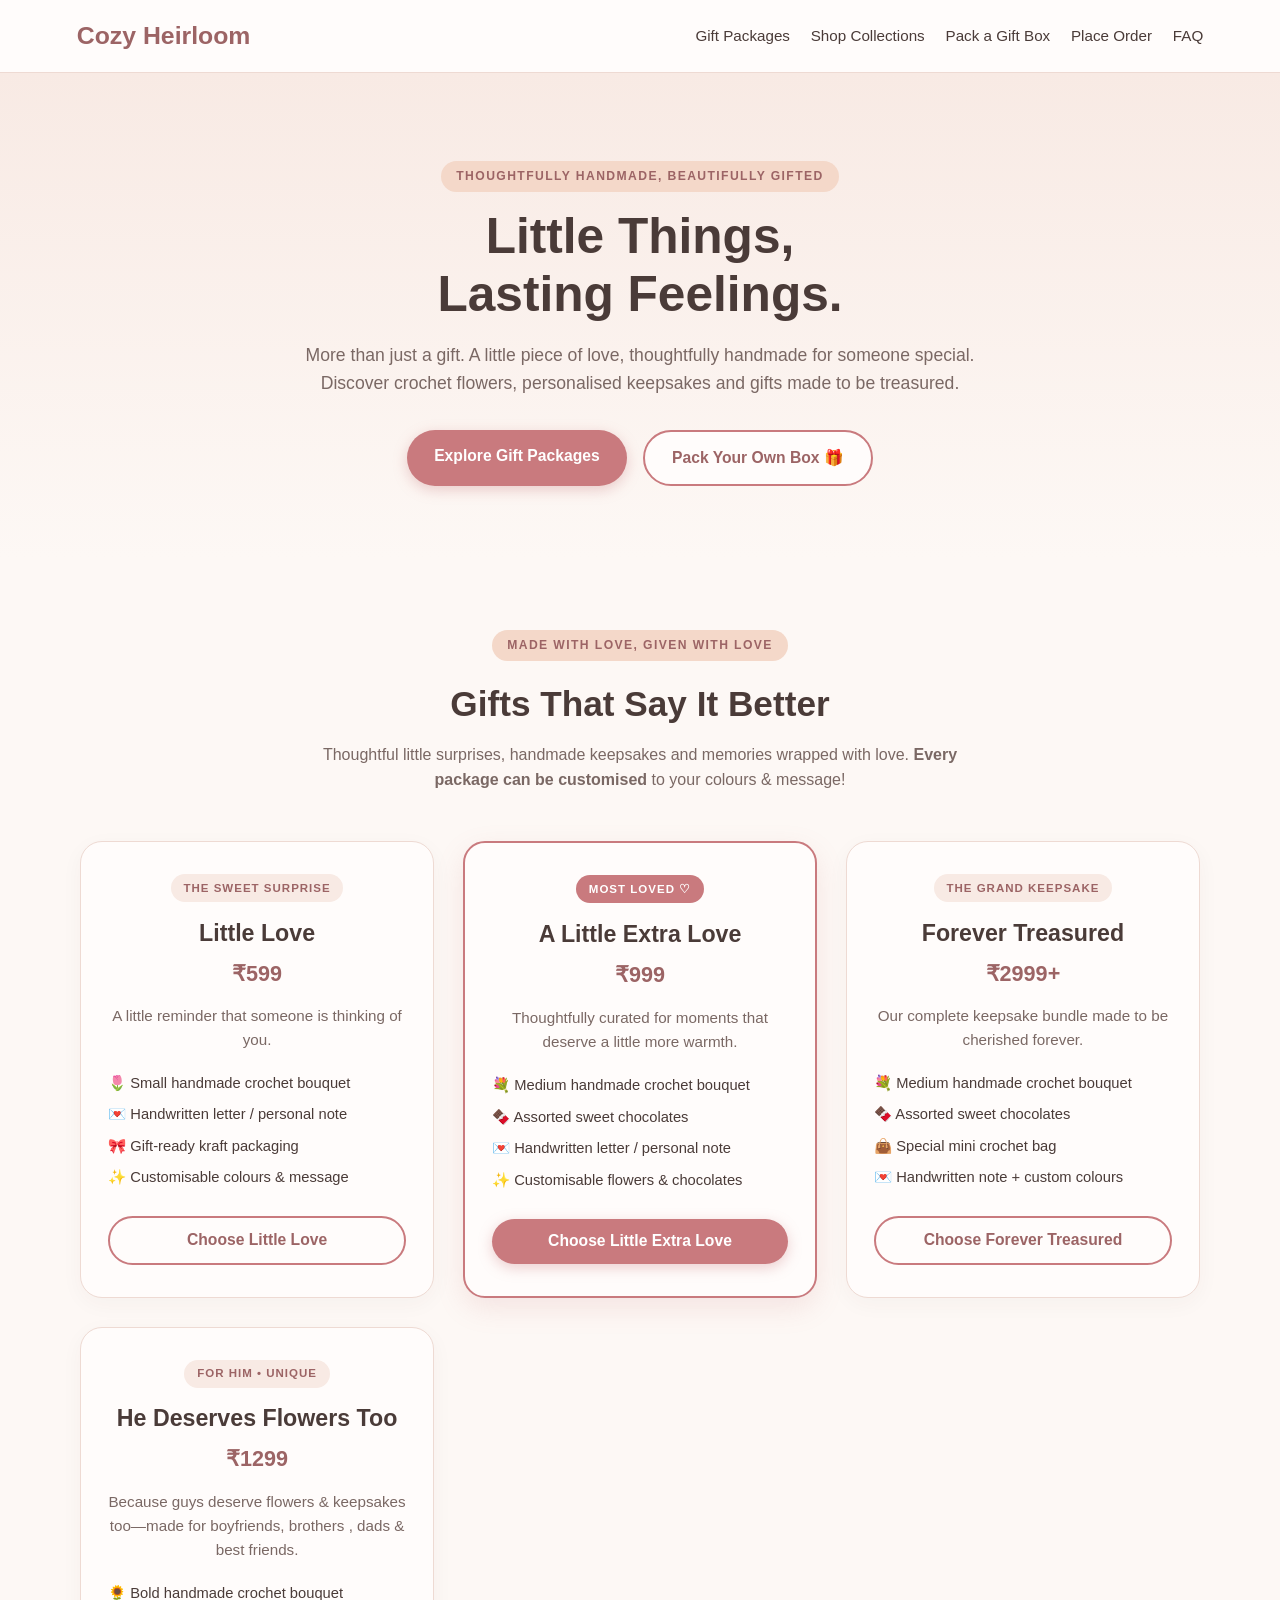
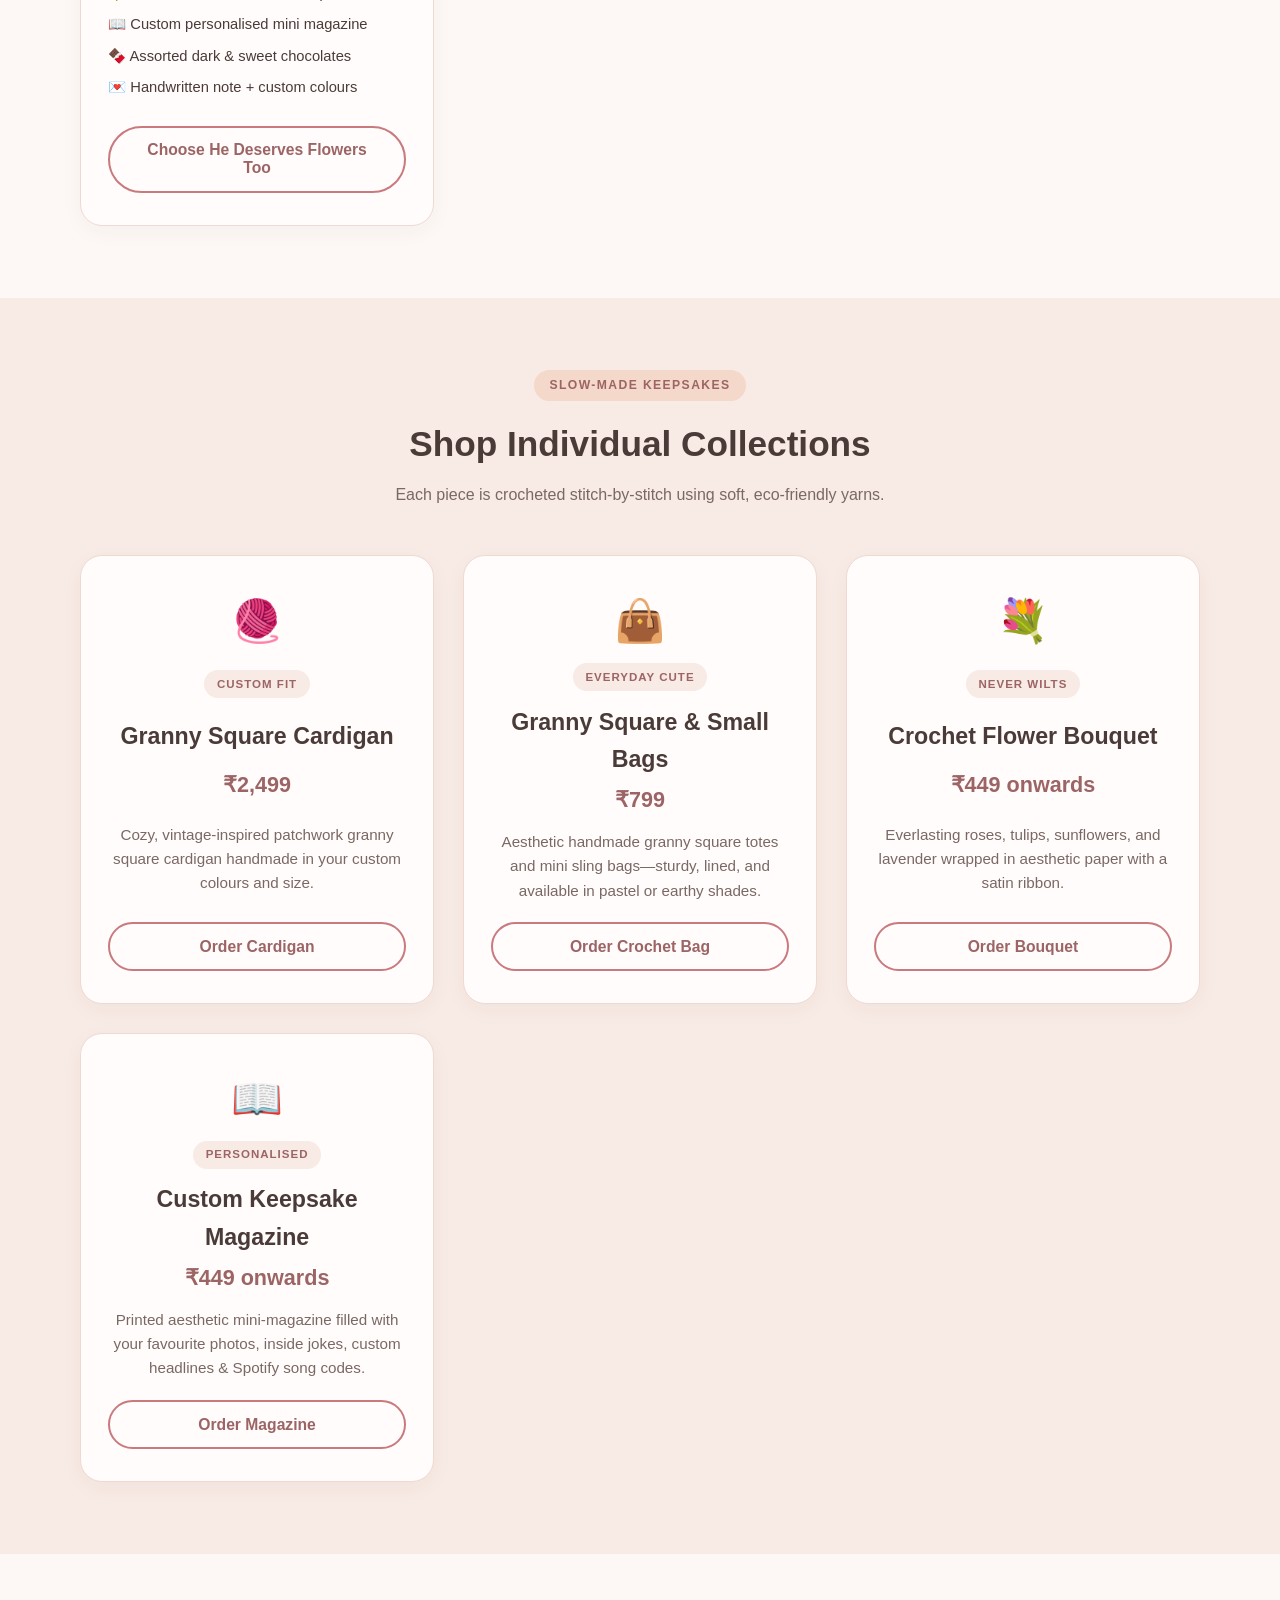
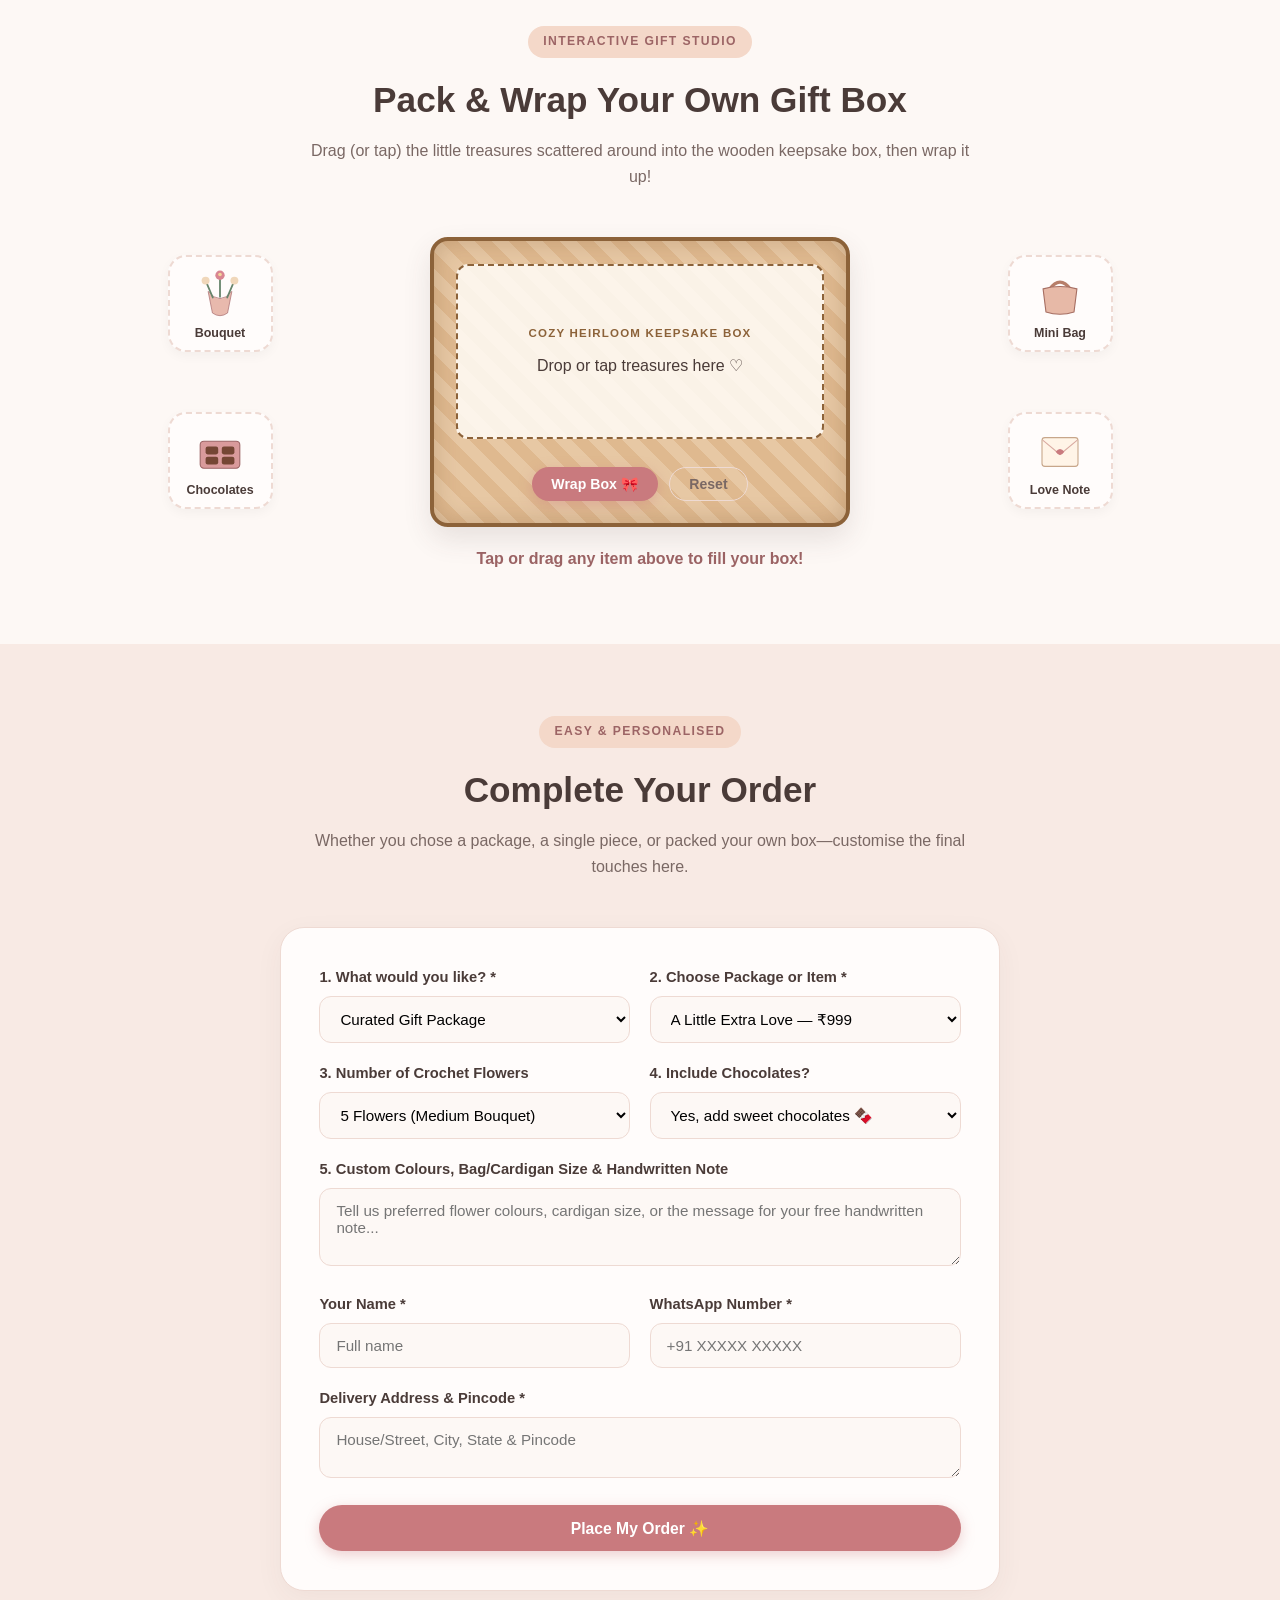
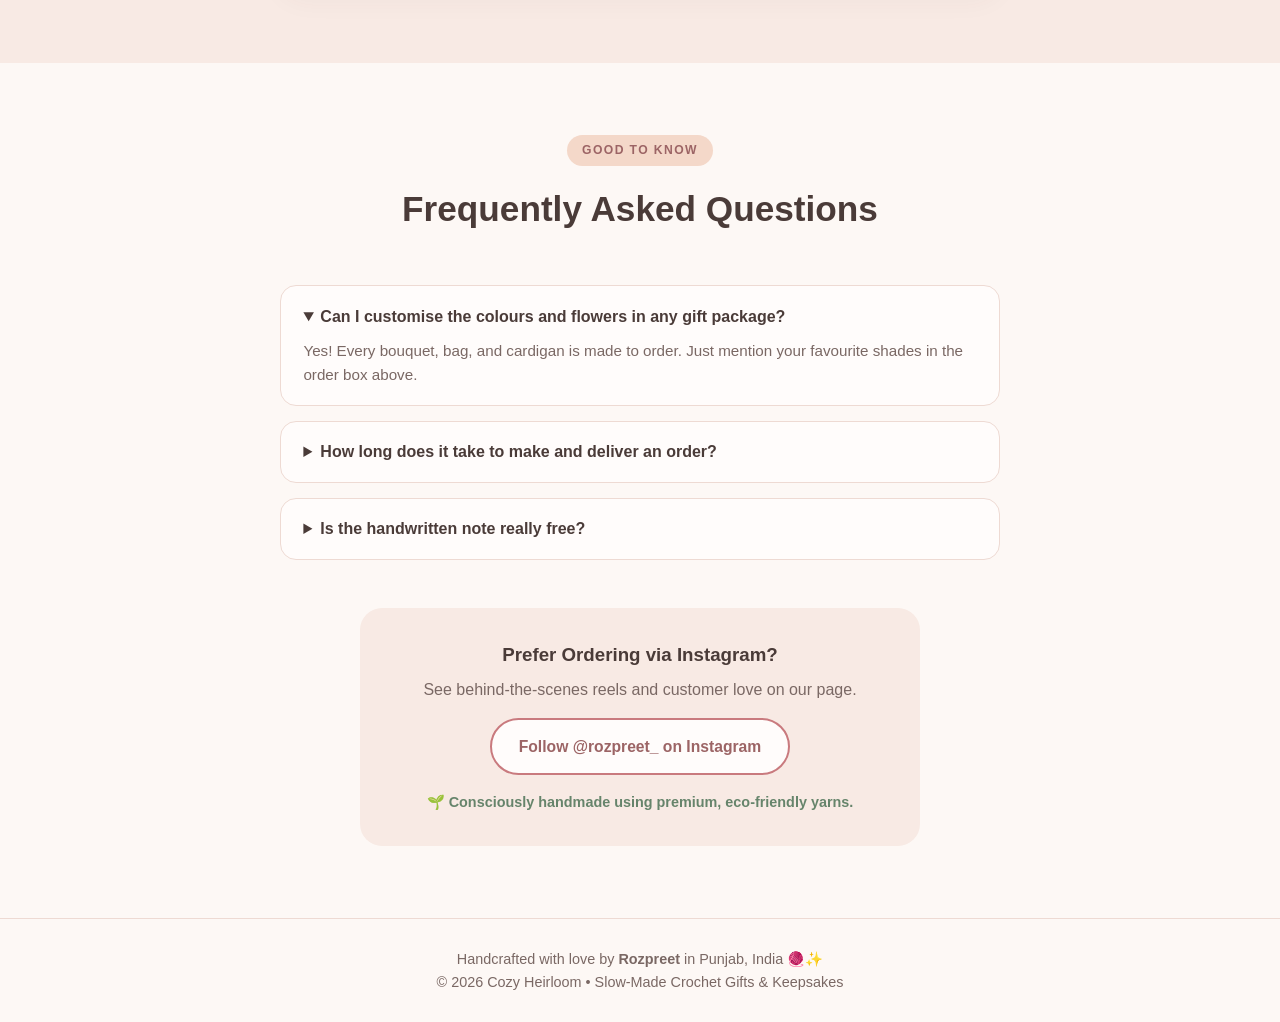
==== commit f7b015e5: "Update print statement from 'Hello' to 'Goodbye'" ====
--- a/index.html
+++ b/index.html
@@ -1,44 +1,153 @@
 <!DOCTYPE html>
-<html lang="en">
+<html lang="en-IN">
 <head>
     <meta charset="UTF-8">
     <meta name="viewport" content="width=device-width, initial-scale=1.0">
-    <title>Handmade Crochet Bags, Bouquets & Custom Gift Packages | Cozy Heirloom</title>
-    <meta name="description" content="Shop handmade crochet granny square bags, flower bouquets, custom cardigans, and thoughtful gift packages with handwritten notes.">
+    <title>Handmade Crochet Flower Bouquets, Bags &amp; Custom Gift Boxes India | Cozy Heirloom</title>
+    <meta name="description" content="Shop handmade crochet flower bouquets, granny square cardigans, crochet bags &amp; custom gift boxes with free handwritten notes. Handcrafted in Punjab, shipping across India.">
+    <meta name="robots" content="index, follow">
     <link rel="canonical" href="https://rozpreet.github.io/cozy-heirloom/">
-    <meta property="og:title" content="Handmade Crochet Bags, Bouquets & Custom Gift Packages | Cozy Heirloom">
-    <meta property="og:description" content="Shop handmade crochet granny square bags, flower bouquets, custom cardigans, and thoughtful gift packages with handwritten notes.">
+
+    <!-- Open Graph / WhatsApp / Instagram Link Preview -->
+    <meta property="og:locale" content="en_IN">
+    <meta property="og:site_name" content="Cozy Heirloom">
+    <meta property="og:title" content="Handmade Crochet Bouquets, Bags &amp; Custom Gift Boxes | Cozy Heirloom">
+    <meta property="og:description" content="Everlasting crochet flower bouquets, custom granny square cardigans &amp; personalised gift boxes with free handwritten notes. Shipping across India.">
     <meta property="og:url" content="https://rozpreet.github.io/cozy-heirloom/">
     <meta property="og:type" content="website">
+    
+
+    <!-- Twitter / X Preview -->
+    <meta name="twitter:card" content="summary_large_image">
+    <meta name="twitter:title" content="Handmade Crochet Bouquets, Bags &amp; Custom Gift Boxes | Cozy Heirloom">
+    <meta name="twitter:description" content="Everlasting crochet flower bouquets, custom granny square cardigans &amp; personalised gift boxes shipped across India.">
+    
+
+    <!-- Structured Data: Store, Product Catalog & FAQ Schema -->
     <script type="application/ld+json">
     {
       "@context": "https://schema.org",
-      "@type": "Store",
-      "name": "Cozy Heirloom",
-      "description": "Handmade crochet flower bouquets, granny square bags, custom cardigans, and thoughtful gift packages with handwritten notes.",
-      "url": "https://rozpreet.github.io/cozy-heirloom",
-      "founder": {
-        "@type": "Person",
-        "name": "Rozpreet"
-      },
-      "address": {
-        "@type": "PostalAddress",
-        "addressRegion": "Punjab",
-        "addressCountry": "IN"
-      },
-      "priceRange": "₹449 - ₹2999+"
+      "@graph": [
+        {
+          "@type": "OnlineStore",
+          "name": "Cozy Heirloom",
+          "description": "Handmade crochet flower bouquets, granny square bags, custom cardigans, and thoughtful gift packages with free handwritten notes.",
+          "url": "https://rozpreet.github.io/cozy-heirloom/",
+          "founder": {
+            "@type": "Person",
+            "name": "Rozpreet"
+          },
+          "address": {
+            "@type": "PostalAddress",
+            "addressRegion": "Punjab",
+            "addressCountry": "IN"
+          },
+          "areaServed": {
+            "@type": "Country",
+            "name": "India"
+          },
+          "sameAs": [
+            "https://www.instagram.com/rozpreet_/"
+          ],
+          "priceRange": "₹449 - ₹2999+",
+          "hasOfferCatalog": {
+            "@type": "OfferCatalog",
+            "name": "Handmade Crochet Gifts & Apparel",
+            "itemListElement": [
+              {
+                "@type": "Offer",
+                "itemOffered": {
+                  "@type": "Product",
+                  "name": "Crochet Flower Bouquet"
+                },
+                "price": "449",
+                "priceCurrency": "INR"
+              },
+              {
+                "@type": "Offer",
+                "itemOffered": {
+                  "@type": "Product",
+                  "name": "Little Love Gift Box"
+                },
+                "price": "599",
+                "priceCurrency": "INR"
+              },
+              {
+                "@type": "Offer",
+                "itemOffered": {
+                  "@type": "Product",
+                  "name": "Granny Square & Small Crochet Bags"
+                },
+                "price": "799",
+                "priceCurrency": "INR"
+              },
+              {
+                "@type": "Offer",
+                "itemOffered": {
+                  "@type": "Product",
+                  "name": "A Little Extra Love Gift Box"
+                },
+                "price": "999",
+                "priceCurrency": "INR"
+              },
+              {
+                "@type": "Offer",
+                "itemOffered": {
+                  "@type": "Product",
+                  "name": "Granny Square Cardigan"
+                },
+                "price": "2499",
+                "priceCurrency": "INR"
+              },
+              {
+                "@type": "Offer",
+                "itemOffered": {
+                  "@type": "Product",
+                  "name": "Forever Treasured Keepsake Bundle"
+                },
+                "price": "2999",
+                "priceCurrency": "INR"
+              }
+            ]
+          }
+        },
+        {
+          "@type": "FAQPage",
+          "mainEntity": [
+            {
+              "@type": "Question",
+              "name": "Can I customise the colours and flowers in any gift package?",
+              "acceptedAnswer": {
+                "@type": "Answer",
+                "text": "Yes! Every bouquet, bag, and cardigan is made to order. Just mention your favourite shades in the order box above."
+              }
+            },
+            {
+              "@type": "Question",
+              "name": "How long does it take to make and deliver an order?",
+              "acceptedAnswer": {
+                "@type": "Answer",
+                "text": "Small bouquets and gift boxes usually take 2–4 days to craft, while custom cardigans take 7–10 days. We ship across India!"
+              }
+            },
+            {
+              "@type": "Question",
+              "name": "Is the handwritten note really free?",
+              "acceptedAnswer": {
+                "@type": "Answer",
+                "text": "Always! Every Cozy Heirloom order includes a complimentary aesthetic card handwritten with your message."
+              }
+            }
+          ]
+        }
+      ]
     }
     </script>
+
     <link rel="stylesheet" href="style.css">
     <script src="script.js" defer></script>
 </head>
 <body>
-
-    <link rel="stylesheet" href="style.css">
-    <script src="script.js" defer></script>
-</head>
-<body>
-
 
 <header>
     <a href="#" class="logo">Cozy Heirloom</a>
@@ -48,12 +157,15 @@
         <a href="#custom-gift">Pack a Gift Box</a>
         <a href="#order-section">Place Order</a>
         <a href="#faq">FAQ</a>
-    
-        </a>
     </nav>
 </header>
 
 <main>
+
+
+
+
+
 
     <!-- 1. HERO SECTION -->
     <section class="hero">
@@ -145,6 +257,27 @@
                     Choose Forever Treasured
                 </button>
             </article>
+                        <!-- Card 4 -->
+            <article class="product-card">
+                <div class="card-badge">FOR HIM • UNIQUE</div>
+                <h3>He Deserves Flowers Too</h3>
+                <p class="price-tag">₹1299</p>
+                <p class="card-desc">Because guys deserve flowers &amp; keepsakes too—made for boyfriends, brothers , dads &amp; best friends.</p>
+                <ul class="feature-list">
+                    <li>🌻 Bold handmade crochet bouquet</li>
+                    <li>📖 Custom personalised mini magazine</li>
+                    <li>🍫 Assorted dark &amp; sweet chocolates</li>
+                    <li>💌 Handwritten note + custom colours</li>
+                </ul>
+                <button type="button" class="btn-outline select-preset-btn"
+                        data-type="Gift Package"
+                        data-choice="He Deserves Flowers Too (₹1,299)"
+                        data-flowers="3 Flowers (Small Bouquet)"
+                        data-choco="Yes">
+                    Choose He Deserves Flowers Too
+                </button>
+            </article>
+
         </div>
     </section>
 
@@ -210,6 +343,24 @@
                     Order Bouquet
                 </button>
             </article>
+                        <!-- Item 4: Custom Keepsake Magazine -->
+            <article class="product-card">
+                <div class="item-icon-box" aria-hidden="true">📖</div>
+                <div class="card-badge">PERSONALISED</div>
+                <h3>Custom Keepsake Magazine</h3>
+                <p class="price-tag">₹449 onwards</p>
+                <p class="card-desc">
+                    Printed aesthetic mini-magazine filled with your favourite photos, inside jokes, custom headlines &amp; Spotify song codes.
+                </p>
+                <button type="button" class="btn-outline select-preset-btn"
+                        data-type="Single Item"
+                        data-choice="Custom Keepsake Magazine (₹449+)"
+                        data-flowers="None"
+                        data-choco="No">
+                    Order Magazine
+                </button>
+            </article>
+
         </div>
     </section>
 
@@ -309,12 +460,14 @@
                         <optgroup label="Gift Packages">
                             <option value="Little Love (₹599)">Little Love — ₹599</option>
                             <option value="A Little Extra Love (₹999)" selected>A Little Extra Love — ₹999</option>
+                            <option value="He Deserves Flowers Too (₹1,299)">He Deserves Flowers Too — ₹1,299</option>
                             <option value="Forever Treasured (₹2,999+)">Forever Treasured — ₹2,999+</option>
                         </optgroup>
                         <optgroup label="Single Items">
                             <option value="Granny Square Cardigan (₹2,499)">Granny Square Cardigan — ₹2,499</option>
                             <option value="Granny Square / Small Bag (₹799+)">Granny Square / Small Bag — ₹799+</option>
                             <option value="Crochet Flower Bouquet (₹449+)">Crochet Flower Bouquet — ₹449+</option>
+                            <option value="Custom Keepsake Magazine (₹449+)">Custom Keepsake Magazine — ₹449+</option>
                         </optgroup>
                         <optgroup label="Custom">
                             <option value="Custom Gift Box">My Custom Gift Box (From Studio Above)</option>
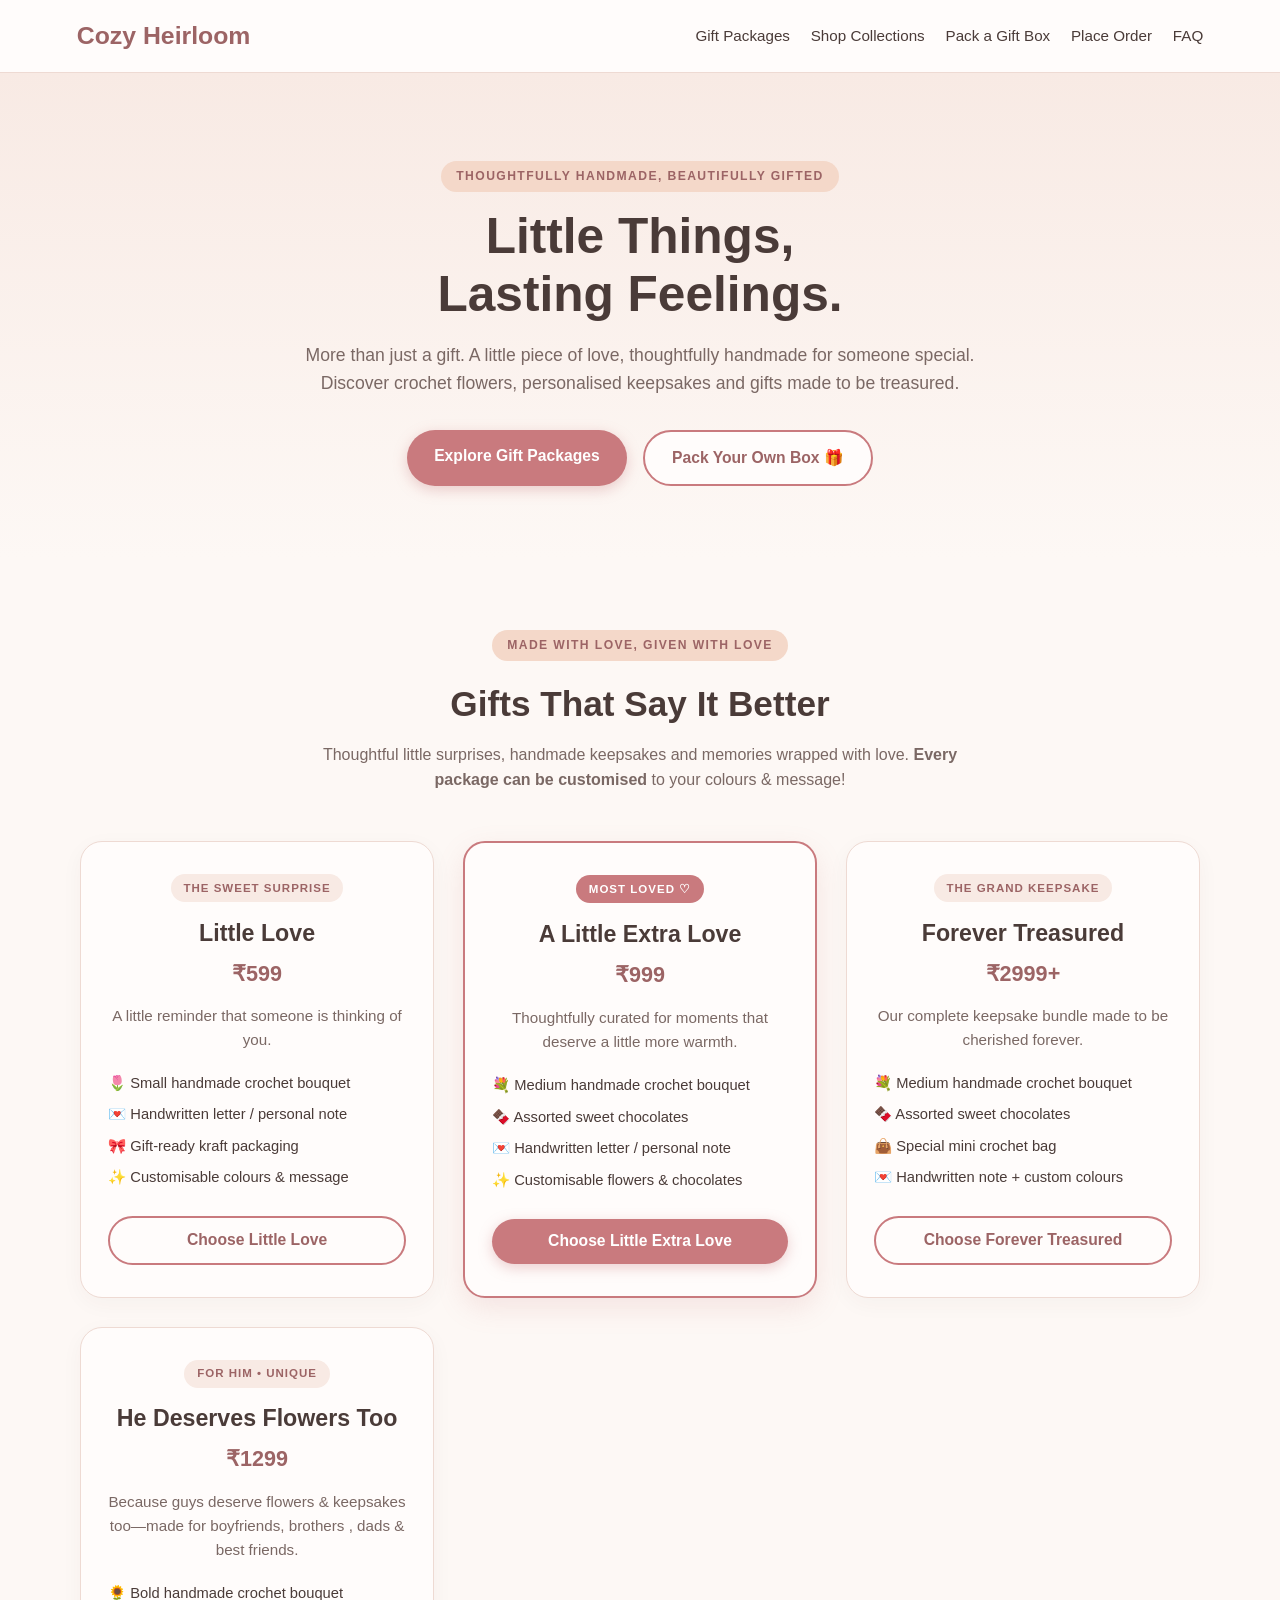
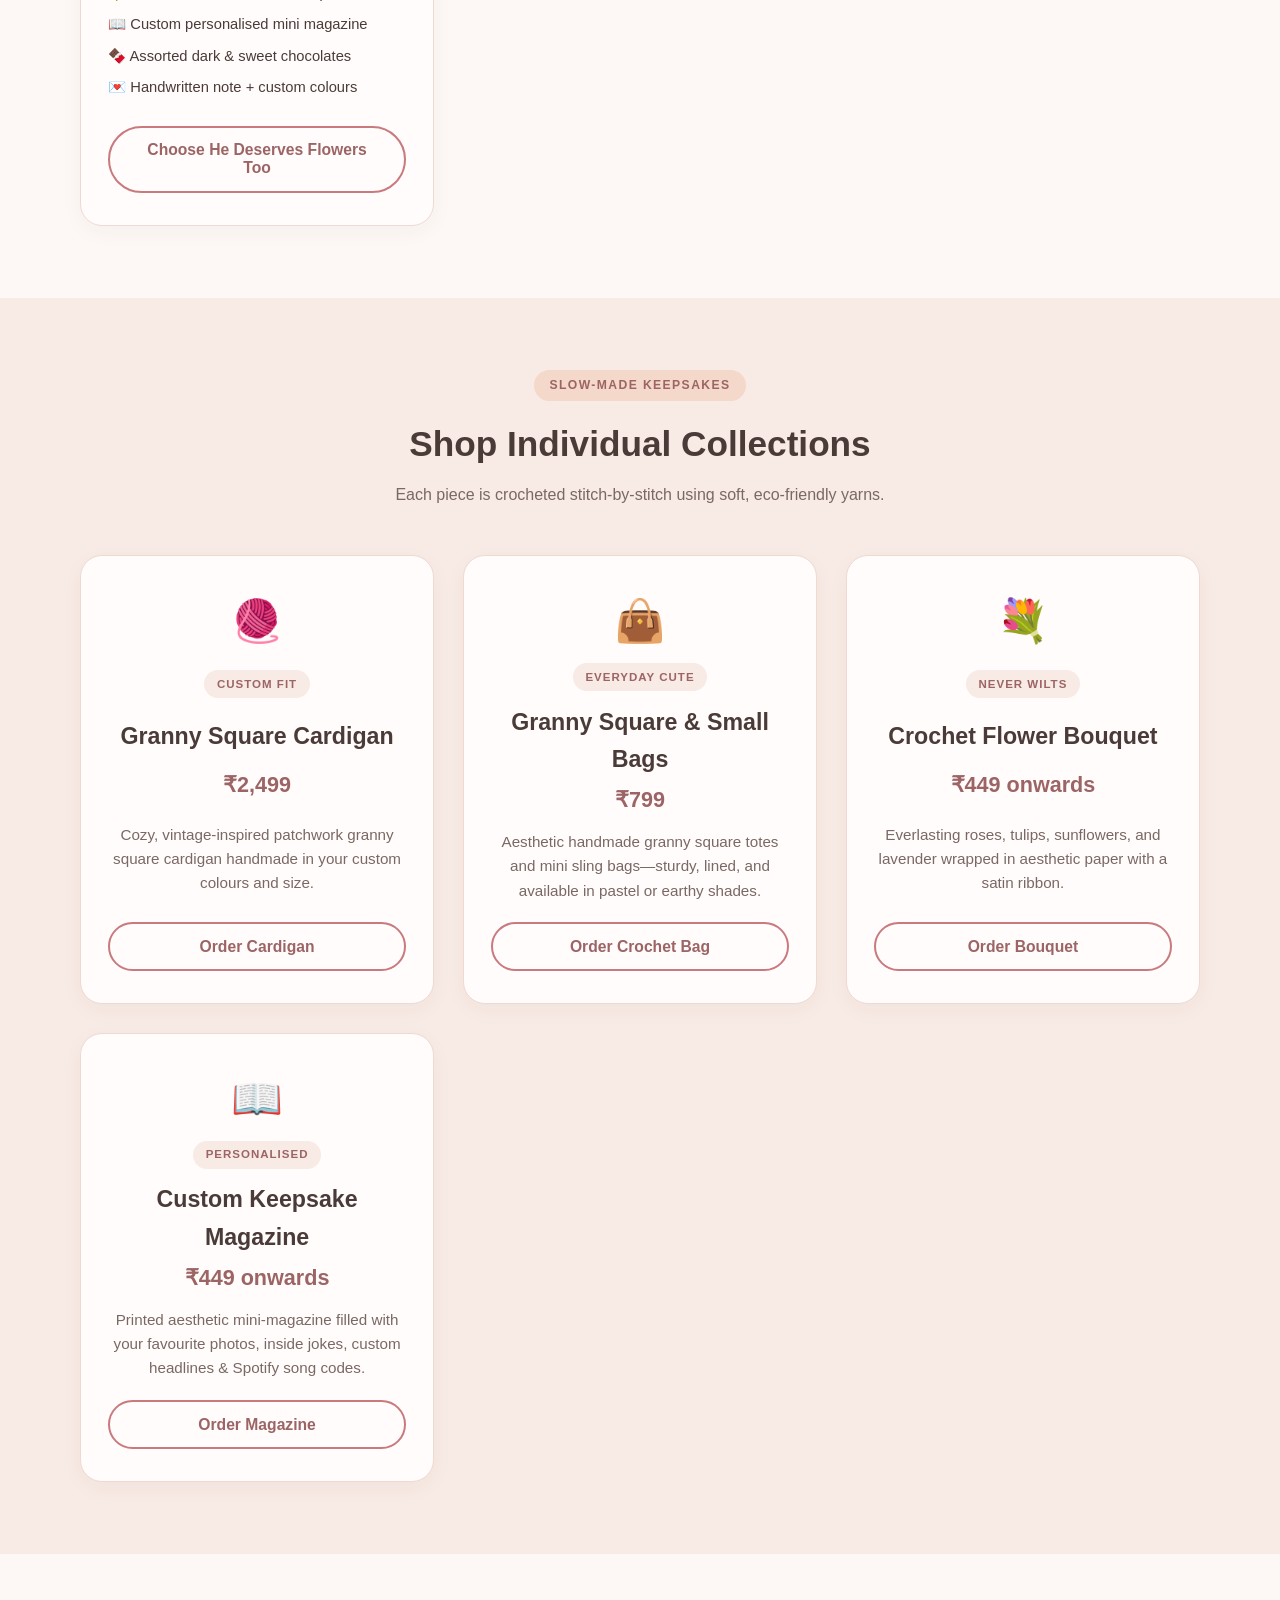
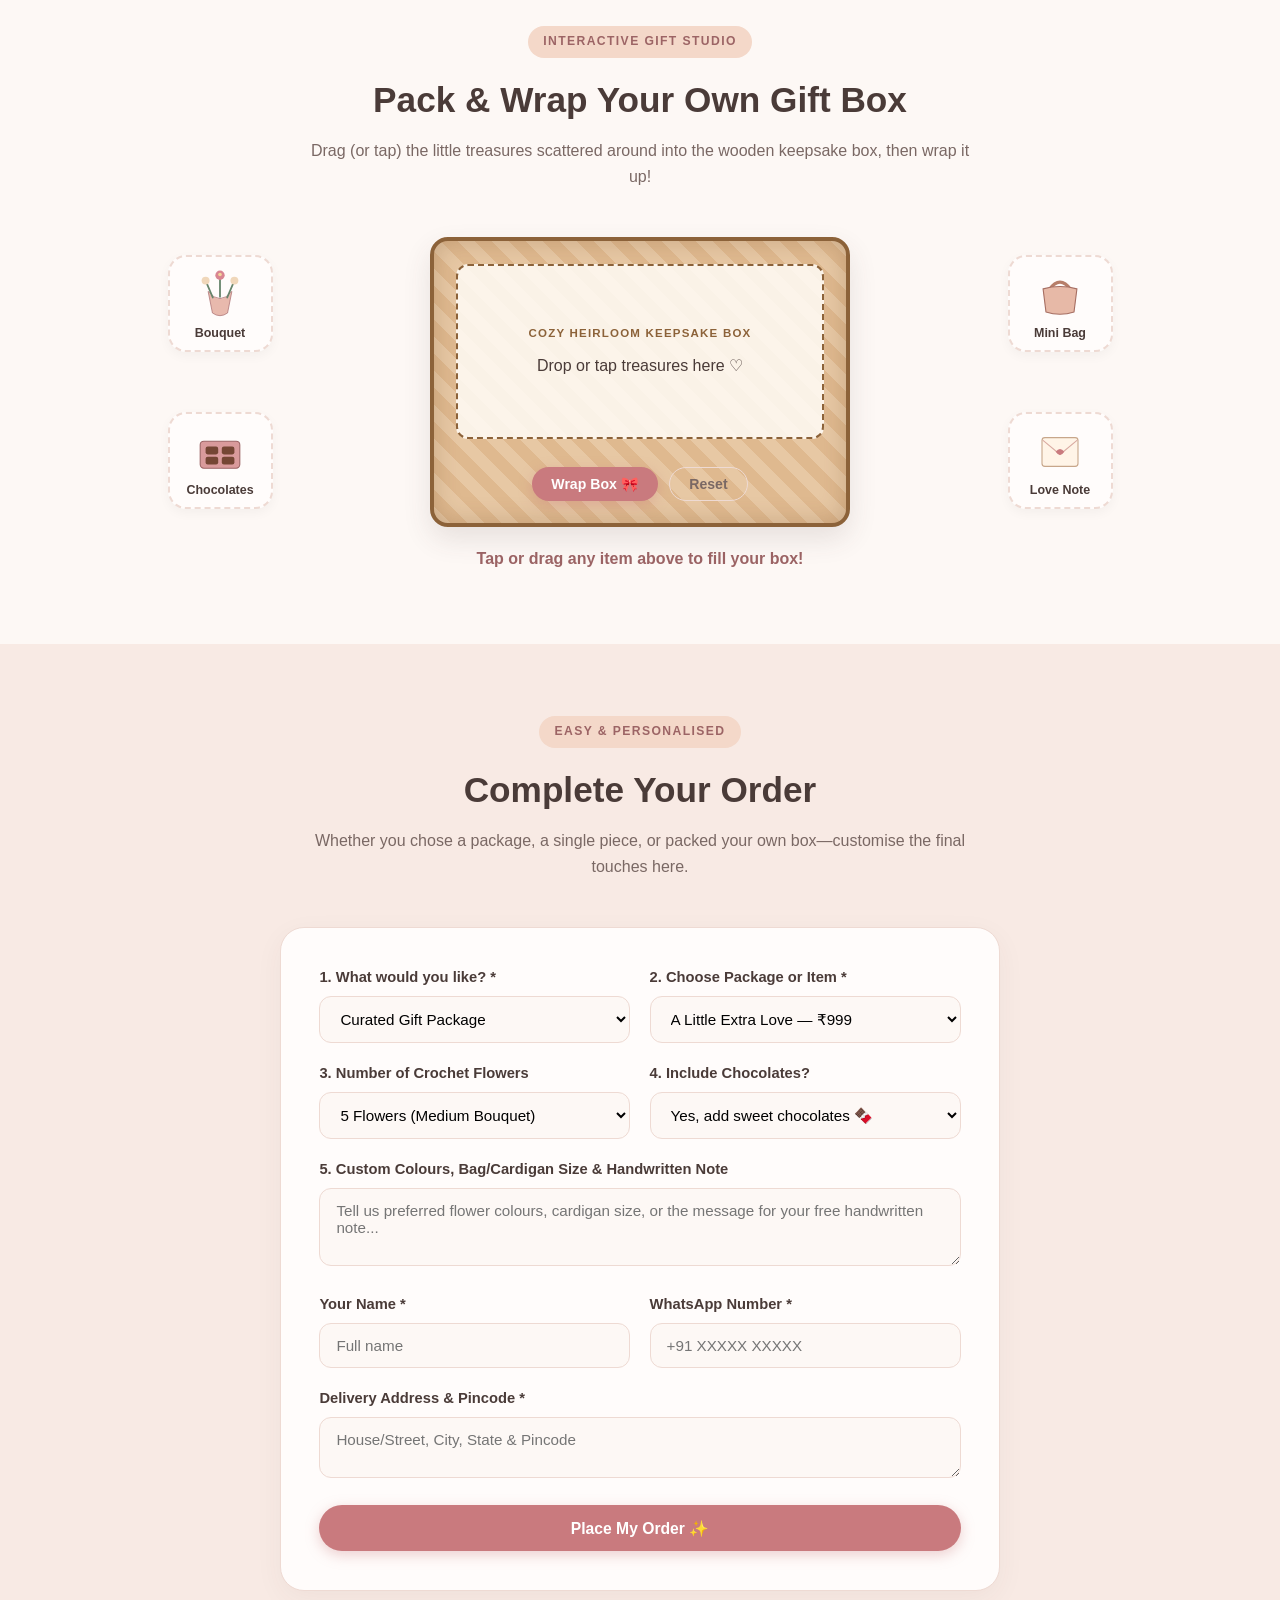
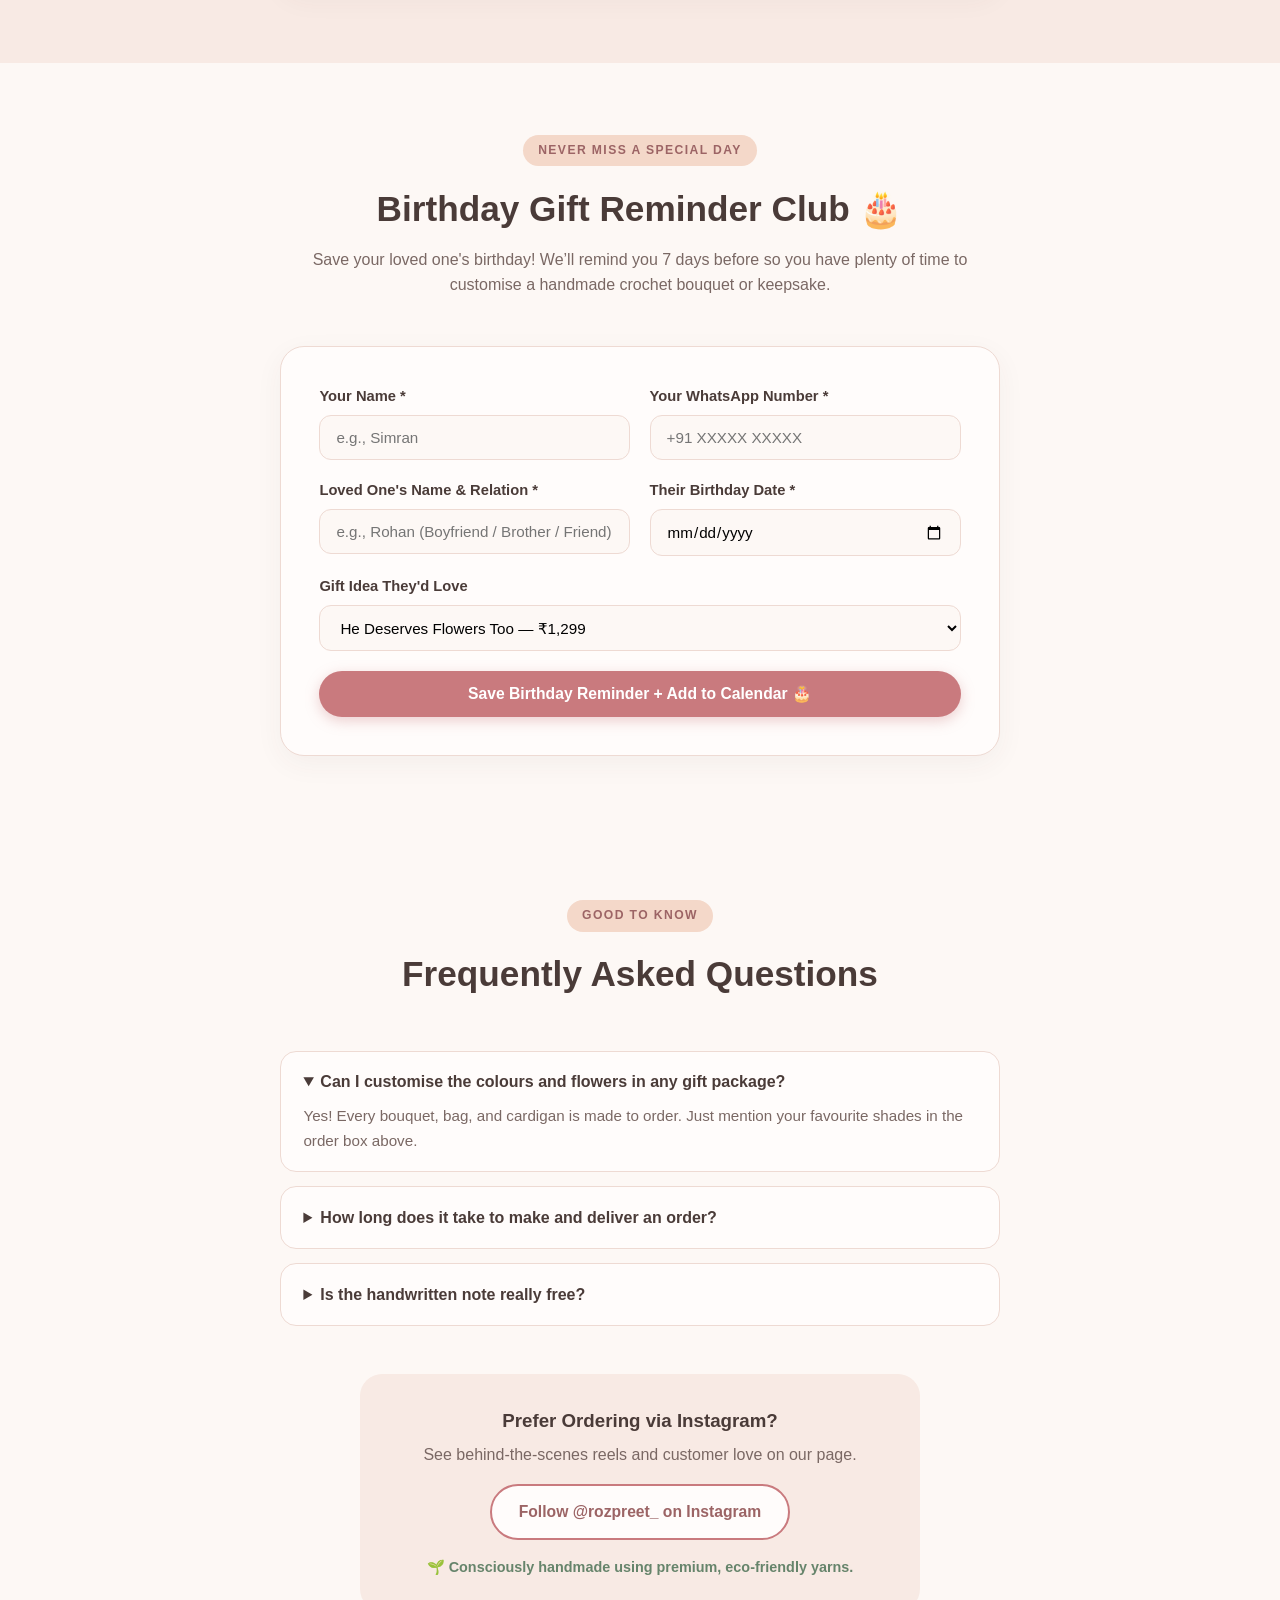
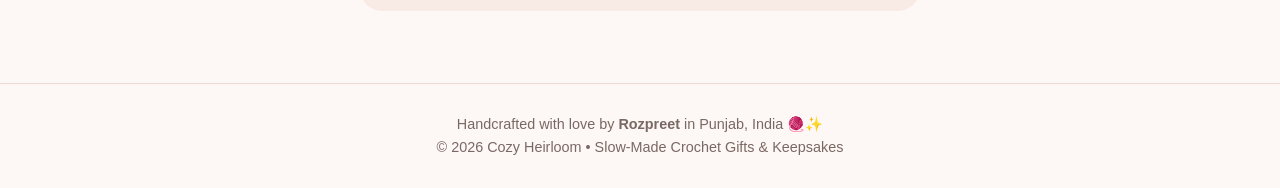
==== commit d8d3c874: "Update print statement from 'Hello' to 'Goodbye'" ====
--- a/index.html
+++ b/index.html
@@ -278,6 +278,8 @@
                 </button>
             </article>
 
+
+
         </div>
     </section>
 
@@ -343,7 +345,8 @@
                     Order Bouquet
                 </button>
             </article>
-                        <!-- Item 4: Custom Keepsake Magazine -->
+                        
+            <!-- Item 4: Custom Keepsake Magazine -->
             <article class="product-card">
                 <div class="item-icon-box" aria-hidden="true">📖</div>
                 <div class="card-badge">PERSONALISED</div>
@@ -360,6 +363,7 @@
                     Order Magazine
                 </button>
             </article>
+
 
         </div>
     </section>
@@ -521,6 +525,58 @@
             </button>
         </form>
     </section>
+    <!-- 5B. BIRTHDAY GIFT REMINDER CLUB -->
+    <section id="birthday-reminder" class="page-section">
+        <div class="section-heading">
+            <span class="eyebrow-pill">NEVER MISS A SPECIAL DAY</span>
+            <h2>Birthday Gift Reminder Club 🎂</h2>
+            <p>Save your loved one's birthday! We’ll remind you 7 days before so you have plenty of time to customise a handmade crochet bouquet or keepsake.</p>
+        </div>
+
+        <form id="cozy-reminder-form" class="order-card" action="https://formspree.io" method="POST">
+            <input type="hidden" name="form_type" value="🎂 BIRTHDAY REMINDER REQUEST">
+
+            <div class="form-row two-col">
+                <div class="form-group">
+                    <label for="rem-name">Your Name *</label>
+                    <input type="text" id="rem-name" name="sender_name" placeholder="e.g., Simran" required>
+                </div>
+                <div class="form-group">
+                    <label for="rem-phone">Your WhatsApp Number *</label>
+                    <input type="tel" id="rem-phone" name="whatsapp_number" placeholder="+91 XXXXX XXXXX" required>
+                </div>
+            </div>
+
+            <div class="form-row two-col">
+                <div class="form-group">
+                    <label for="rem-loved-one">Loved One's Name & Relation *</label>
+                    <input type="text" id="rem-loved-one" name="loved_one" placeholder="e.g., Rohan (Boyfriend / Brother / Friend)" required>
+                </div>
+                <div class="form-group">
+                    <label for="rem-bday">Their Birthday Date *</label>
+                    <input type="date" id="rem-bday" name="birthday_date" required>
+                </div>
+            </div>
+
+            <div class="form-group">
+                <label for="rem-gift">Gift Idea They'd Love</label>
+                <select id="rem-gift" name="gift_idea">
+                    <option value="He Deserves Flowers Too (₹1,299)">He Deserves Flowers Too — ₹1,299</option>
+                    <option value="Little Love (₹599)">Little Love — ₹599</option>
+                    <option value="A Little Extra Love (₹999)">A Little Extra Love — ₹999</option>
+                    <option value="Forever Treasured (₹2,999+)">Forever Treasured — ₹2,999+</option>
+                    <option value="Crochet Flower Bouquet (₹449+)">Crochet Flower Bouquet — ₹449+</option>
+                    <option value="Custom Keepsake Magazine (₹449+)">Custom Keepsake Magazine — ₹449+</option>
+                    <option value="Granny Square Bag / Cardigan">Granny Square Bag / Cardigan</option>
+                </select>
+            </div>
+
+            <button type="submit" class="btn-primary full-width">
+                Save Birthday Reminder + Add to Calendar 🎂
+            </button>
+        </form>
+    </section>
+
 <!-- 6. FAQ & INSTAGRAM -->
     <section id="faq" class="page-section">
         <div class="section-heading">
@@ -559,6 +615,39 @@
     <p>Handcrafted with love by <strong>Rozpreet</strong> in Punjab, India 🧶✨</p>
     <p>© 2026 Cozy Heirloom • Slow-Made Crochet Gifts & Keepsakes</p>
 </footer>
+<script>
+document.getElementById('cozy-reminder-form').addEventListener('submit', function() {
+    const lovedOne = document.getElementById('rem-loved-one').value.trim();
+    const bdayInput = document.getElementById('rem-bday').value;
+    const gift = document.getElementById('rem-gift').value;
+
+    if (!bdayInput) return;
+
+    const today = new Date();
+    const bday = new Date(bdayInput);
+    let nextBday = new Date(today.getFullYear(), bday.getMonth(), bday.getDate());
+    if (nextBday < today) {
+        nextBday.setFullYear(today.getFullYear() + 1);
+    }
+    const reminderDate = new Date(nextBday);
+    reminderDate.setDate(nextBday.getDate() - 7);
+
+    const yyyy = reminderDate.getFullYear();
+    const mm = String(reminderDate.getMonth() + 1).padStart(2, '0');
+    const dd = String(reminderDate.getDate()).padStart(2, '0');
+    const calDate = `${yyyy}${mm}${dd}`;
+
+    const eventTitle = encodeURIComponent(`🎁 Order Birthday Gift for ${lovedOne} (Cozy Heirloom)`);
+    const eventDetails = encodeURIComponent(
+        `Reminder: ${lovedOne}'s birthday is in 7 days!\n` +
+        `Gift Idea: ${gift}\n` +
+        `Order here: https://github.io\n` +
+        `Instagram: @rozpreet_`
+    );
+    const calendarUrl = `https://google.com{eventTitle}&dates=${calDate}/${calDate}&details=${eventDetails}`;
+    window.open(calendarUrl, '_blank');
+});
+</script>
 
 </body>
 </html>
